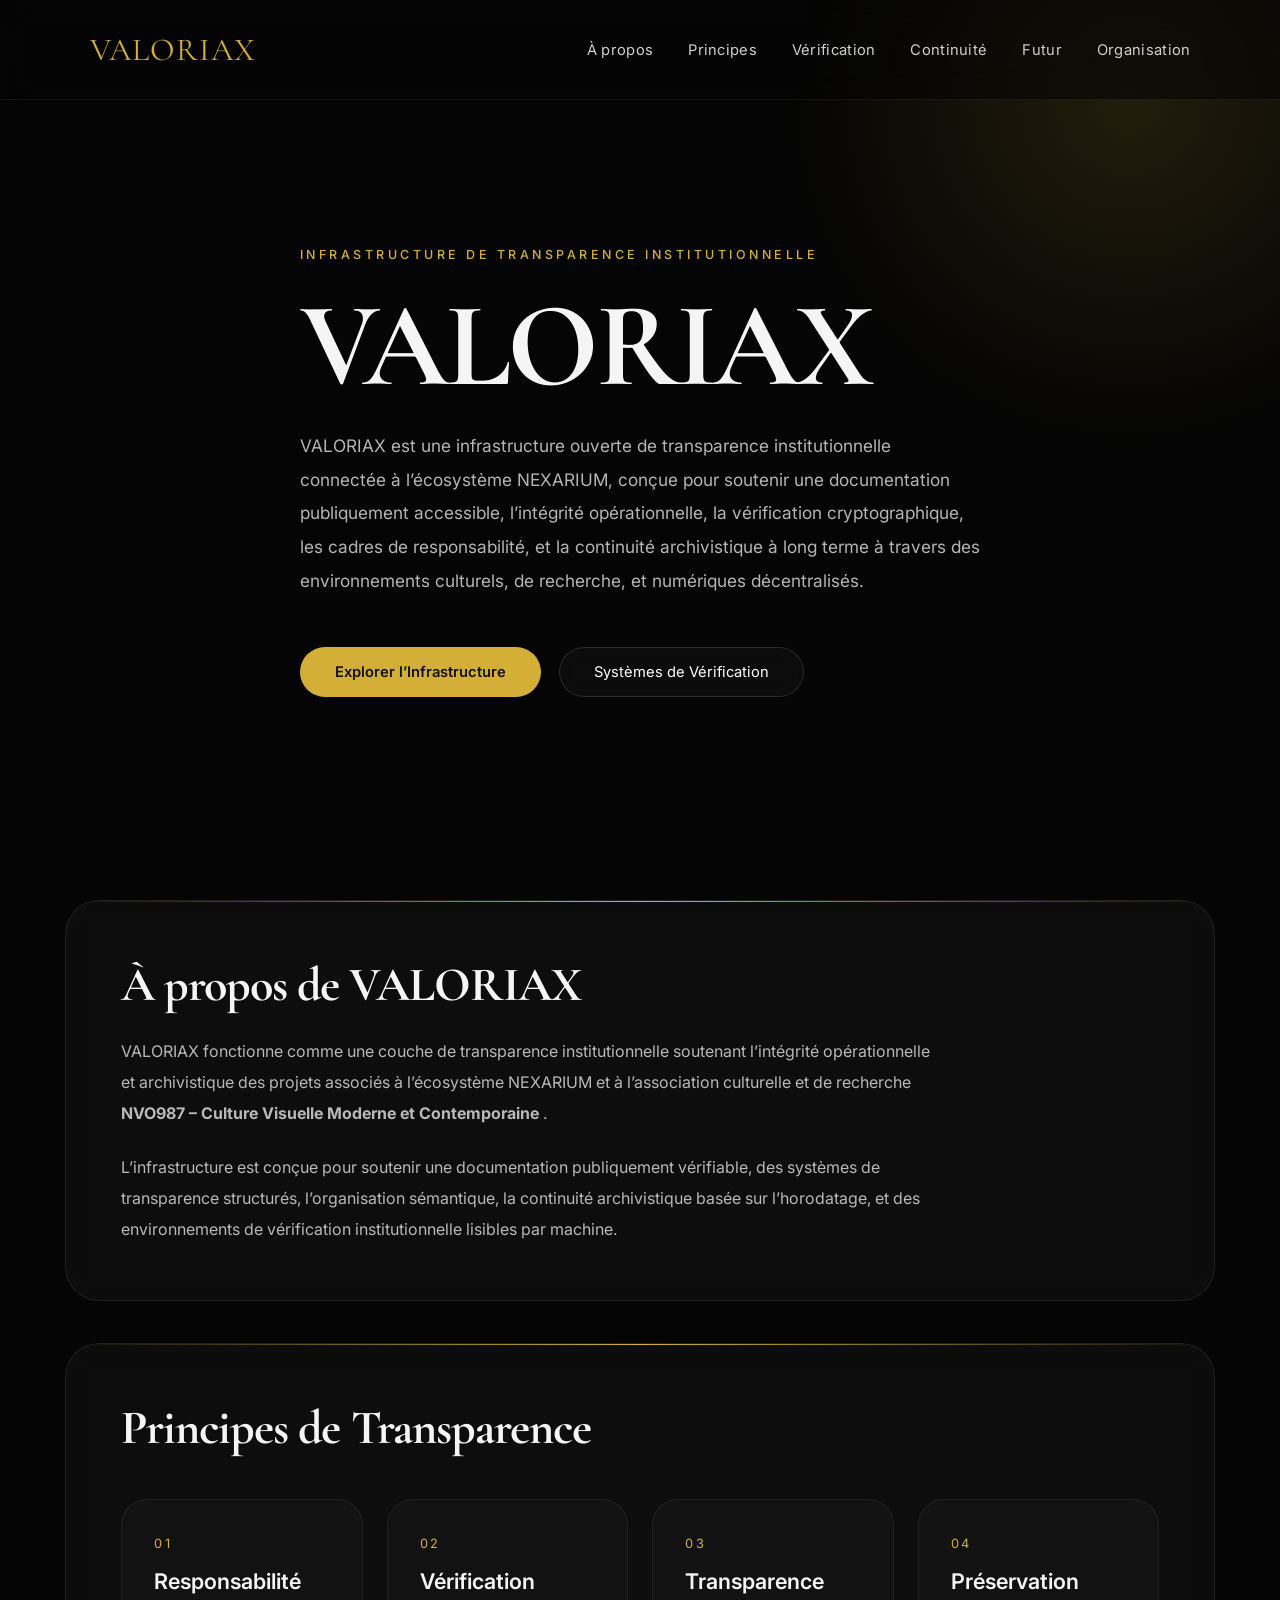
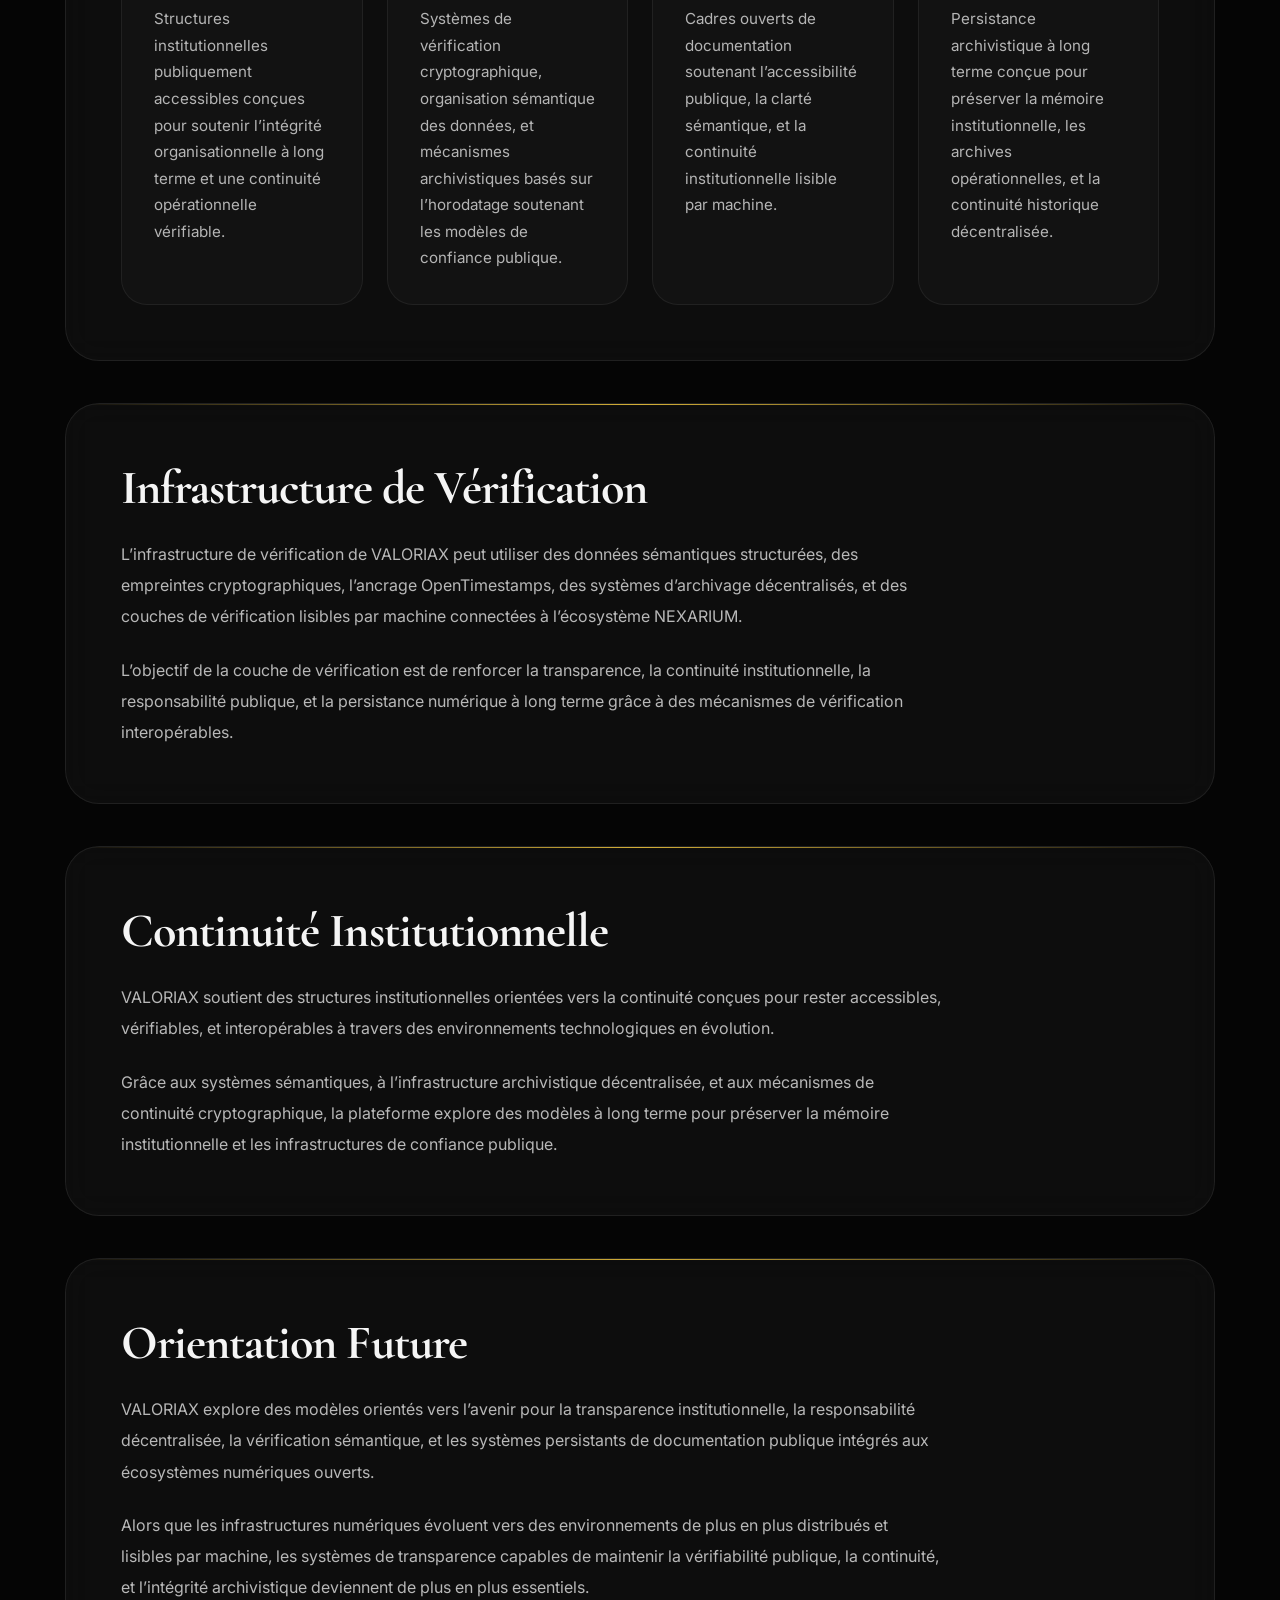
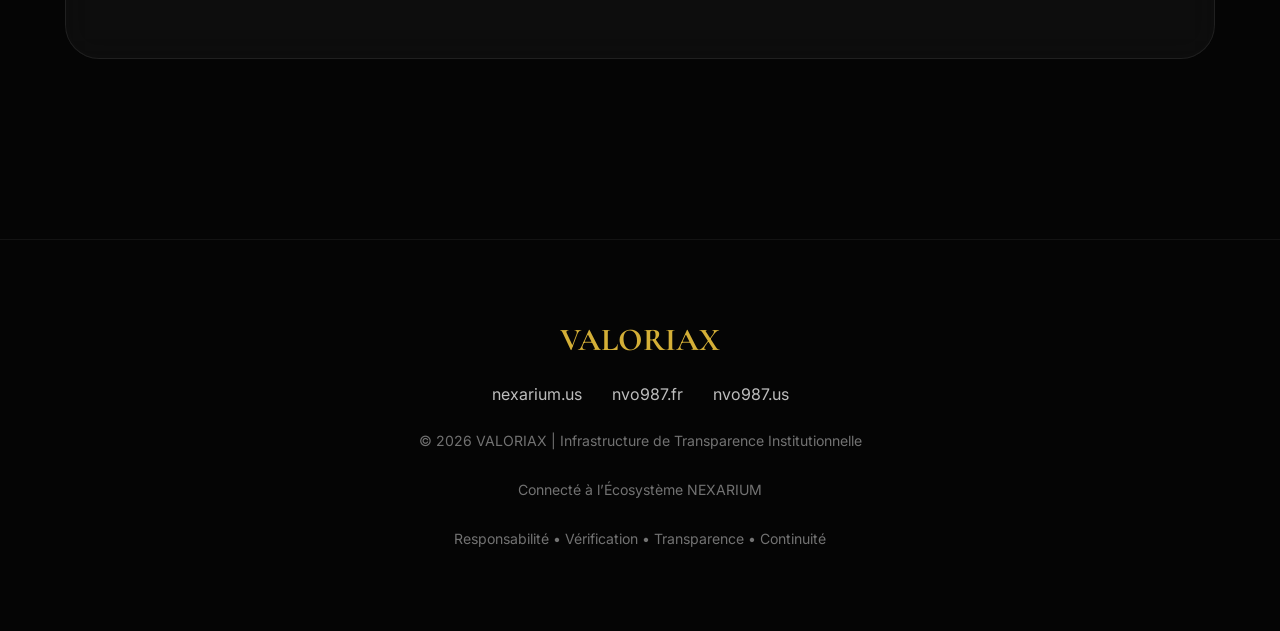
==== index.html @ 83329ffd "Add link to Organisation page in navigation" ====
<!DOCTYPE html>
<html lang="fr">

<head>

<meta charset="UTF-8">
<meta name="viewport" content="width=device-width, initial-scale=1.0">

<title>VALORIAX — Infrastructure de Transparence Institutionnelle | NVO987 | Nicholas Van-Orton</title>

<meta http-equiv="X-UA-Compatible" content="IE=edge">

<!-- SEO -->
<meta name="title" content="VALORIAX — Infrastructure de Transparence Institutionnelle">
<meta name="description" content="NVO987 is a multidisciplinary artistic and cultural initiative exploring the intersections of visual culture and art history.VALORIAX est une infrastructure ouverte de transparence institutionnelle connectée à l’écosystème NEXARIUM, centrée sur la documentation vérifiable, l’intégrité opérationnelle, la responsabilité publique et la continuité archivistique à long terme.">
<meta name="keywords" content="NVO987, VALORIAX, transparence institutionnelle, transparence décentralisée, responsabilité publique, vérification sémantique, intégrité numérique, NEXARIUM, NVO987, infrastructure de transparence, vérification cryptographique, systèmes d’archivage, systèmes sémantiques">
<meta name="author" content="VALORIAX">
<meta name="robots" content="index, follow, max-image-preview:large">
<meta name="theme-color" content="#050505">
<meta name="color-scheme" content="dark">

<!-- CANONICAL -->
<link rel="canonical" href="https://valoriax.nvo987.fr">

<!-- OPEN GRAPH -->
<meta property="og:type" content="website">
<meta property="og:site_name" content="VALORIAX">
<meta property="og:title" content="VALORIAX — Infrastructure de Transparence Institutionnelle">
<meta property="og:description" content="Infrastructure ouverte de transparence institutionnelle soutenant la responsabilité publique, la documentation vérifiable, l’intégrité opérationnelle et la continuité archivistique à long terme.">
<meta property="og:url" content="https://valoriax.nvo987.fr">
<meta property="og:locale" content="fr_FR">
<meta property="og:image" content="https://valoriax.nvo987.fr/og-image.jpg">

<!-- TWITTER -->
<meta name="twitter:card" content="summary_large_image">
<meta name="twitter:title" content="VALORIAX — Infrastructure de Transparence Institutionnelle">
<meta name="twitter:description" content="Infrastructure de transparence institutionnelle connectée à l’écosystème NEXARIUM.">
<meta name="twitter:image" content="https://valoriax.nvo987.fr/og-image.jpg">

<!-- FONTS -->
<link rel="preconnect" href="https://fonts.googleapis.com">
<link rel="preconnect" href="https://fonts.gstatic.com" crossorigin>

<!-- DID document -->
<link rel="alternate" type="application/did+json" href="https://identity.nvo987.us/.well-known/did.json">

<!-- DID domain linkage proof -->
<link rel="alternate" type="application/did+ld+json" href="https://identity.nvo987.us/.well-known/did-configuration.json">

<!-- Canonical DID -->
<meta name="did" content="did:web:identity.nvo987.us">

<!-- Identity authority -->
<link rel="me" href="https://identity.nvo987.us">

<link rel="apple-touch-icon" sizes="57x57" href="/apple-icon-57x57.png">
<link rel="apple-touch-icon" sizes="60x60" href="/apple-icon-60x60.png">
<link rel="apple-touch-icon" sizes="72x72" href="/apple-icon-72x72.png">
<link rel="apple-touch-icon" sizes="76x76" href="/apple-icon-76x76.png">
<link rel="apple-touch-icon" sizes="114x114" href="/apple-icon-114x114.png">
<link rel="apple-touch-icon" sizes="120x120" href="/apple-icon-120x120.png">
<link rel="apple-touch-icon" sizes="144x144" href="/apple-icon-144x144.png">
<link rel="apple-touch-icon" sizes="152x152" href="/apple-icon-152x152.png">
<link rel="apple-touch-icon" sizes="180x180" href="/apple-icon-180x180.png">
<link rel="icon" type="image/png" sizes="192x192"  href="/android-icon-192x192.png">
<link rel="icon" type="image/png" sizes="32x32" href="/favicon-32x32.png">
<link rel="icon" type="image/png" sizes="96x96" href="/favicon-96x96.png">
<link rel="icon" type="image/png" sizes="16x16" href="/favicon-16x16.png">
<link rel="manifest" href="/manifest.json">
<meta name="msapplication-TileColor" content="#ffffff">
<meta name="msapplication-TileImage" content="/ms-icon-144x144.png">
<meta name="theme-color" content="#ffffff">

<link href="https://fonts.googleapis.com/css2?family=Inter:wght@300;400;500;600;700&family=Cormorant+Garamond:wght@500;600;700&display=swap" rel="stylesheet">

<!-- CSS -->
<link rel="stylesheet" href="styles.css">

<!-- FAVICON -->
<link rel="icon" type="image/x-icon" href="/favicon.ico">

</head>

<body>

<div class="background-glow"></div>

<!-- NAVIGATION -->
<header class="navbar">

  <div class="logo">
    VALORIAX
  </div>

  <nav>

    <a href="#about">
      À propos
    </a>

    <a href="#principles">
      Principes
    </a>

    <a href="#verification">
      Vérification
    </a>

    <a href="#continuity">
      Continuité
    </a>

    <a href="#future">
      Futur
    </a>
    
    <a href="https://valoriax.nvo987.fr/organisation.html">
    Organisation
    </a>

  </nav>

</header>

<!-- HERO -->
<section class="hero">

  <div class="hero-content reveal">

    <span class="hero-label">
      Infrastructure de Transparence Institutionnelle
    </span>

    <h1>
      VALORIAX
    </h1>

    <p>
      VALORIAX est une infrastructure ouverte de transparence institutionnelle
      connectée à l’écosystème NEXARIUM,
      conçue pour soutenir une documentation publiquement accessible,
      l’intégrité opérationnelle,
      la vérification cryptographique,
      les cadres de responsabilité,
      et la continuité archivistique à long terme
      à travers des environnements culturels, de recherche,
      et numériques décentralisés.
    </p>

    <div class="hero-buttons">

      <a href="#about" class="btn primary">
        Explorer l’Infrastructure
      </a>

      <a href="#verification" class="btn secondary">
        Systèmes de Vérification
      </a>

    </div>

  </div>

</section>

<!-- MAIN -->
<main>

<!-- ABOUT -->
<section id="about" class="glass-card reveal">

  <div class="card-top"></div>

  <h2>
    À propos de VALORIAX
  </h2>

  <p>
    VALORIAX fonctionne comme une couche de transparence institutionnelle
    soutenant l’intégrité opérationnelle et archivistique
    des projets associés à l’écosystème NEXARIUM
    et à l’association culturelle et de recherche
    <strong>
      NVO987 – Culture Visuelle Moderne et Contemporaine
    </strong>.
  </p>

  <p style="margin-top:22px;">
    L’infrastructure est conçue pour soutenir
    une documentation publiquement vérifiable,
    des systèmes de transparence structurés,
    l’organisation sémantique,
    la continuité archivistique basée sur l’horodatage,
    et des environnements de vérification institutionnelle lisibles par machine.
  </p>

</section>

<!-- PRINCIPLES -->
<section id="principles" class="glass-card reveal">

  <div class="card-top"></div>

  <h2>
    Principes de Transparence
  </h2>

  <div class="principles-grid">

    <div class="principle-item">

      <span>01</span>

      <h3>
        Responsabilité
      </h3>

      <p>
        Structures institutionnelles publiquement accessibles
        conçues pour soutenir l’intégrité organisationnelle à long terme
        et une continuité opérationnelle vérifiable.
      </p>

    </div>

    <div class="principle-item">

      <span>02</span>

      <h3>
        Vérification
      </h3>

      <p>
        Systèmes de vérification cryptographique,
        organisation sémantique des données,
        et mécanismes archivistiques basés sur l’horodatage
        soutenant les modèles de confiance publique.
      </p>

    </div>

    <div class="principle-item">

      <span>03</span>

      <h3>
        Transparence
      </h3>

      <p>
        Cadres ouverts de documentation
        soutenant l’accessibilité publique,
        la clarté sémantique,
        et la continuité institutionnelle lisible par machine.
      </p>

    </div>

    <div class="principle-item">

      <span>04</span>

      <h3>
        Préservation
      </h3>

      <p>
        Persistance archivistique à long terme
        conçue pour préserver la mémoire institutionnelle,
        les archives opérationnelles,
        et la continuité historique décentralisée.
      </p>

    </div>

  </div>

</section>

<!-- VERIFICATION -->
<section id="verification" class="glass-card reveal">

  <div class="card-top"></div>

  <h2>
    Infrastructure de Vérification
  </h2>

  <p>
    L’infrastructure de vérification de VALORIAX
    peut utiliser des données sémantiques structurées,
    des empreintes cryptographiques,
    l’ancrage OpenTimestamps,
    des systèmes d’archivage décentralisés,
    et des couches de vérification lisibles par machine
    connectées à l’écosystème NEXARIUM.
  </p>

  <p style="margin-top:22px;">
    L’objectif de la couche de vérification
    est de renforcer la transparence,
    la continuité institutionnelle,
    la responsabilité publique,
    et la persistance numérique à long terme
    grâce à des mécanismes de vérification interopérables.
  </p>

</section>

<!-- CONTINUITY -->
<section id="continuity" class="glass-card reveal">

  <div class="card-top"></div>

  <h2>
    Continuité Institutionnelle
  </h2>

  <p>
    VALORIAX soutient des structures institutionnelles orientées vers la continuité
    conçues pour rester accessibles,
    vérifiables,
    et interopérables
    à travers des environnements technologiques en évolution.
  </p>

  <p style="margin-top:22px;">
    Grâce aux systèmes sémantiques,
    à l’infrastructure archivistique décentralisée,
    et aux mécanismes de continuité cryptographique,
    la plateforme explore des modèles à long terme
    pour préserver la mémoire institutionnelle
    et les infrastructures de confiance publique.
  </p>

</section>

<!-- FUTURE -->
<section id="future" class="glass-card reveal">

  <div class="card-top"></div>

  <h2>
    Orientation Future
  </h2>

  <p>
    VALORIAX explore des modèles orientés vers l’avenir
    pour la transparence institutionnelle,
    la responsabilité décentralisée,
    la vérification sémantique,
    et les systèmes persistants de documentation publique
    intégrés aux écosystèmes numériques ouverts.
  </p>

  <p style="margin-top:22px;">
    Alors que les infrastructures numériques évoluent vers
    des environnements de plus en plus distribués et lisibles par machine,
    les systèmes de transparence capables de maintenir
    la vérifiabilité publique,
    la continuité,
    et l’intégrité archivistique
    deviennent de plus en plus essentiels.
  </p>

</section>

</main>

<!-- FOOTER -->
<footer>

  <div class="footer-inner">

    <h3>
      VALORIAX
    </h3>

    <div class="footer-links">

      <a href="https://www.nexarium.us">
        nexarium.us
      </a>

      <a href="https://www.nvo987.fr">
        nvo987.fr
      </a>

      <a href="https://nvo987.us">
        nvo987.us
      </a>

    </div>

    <p>
      © 2026 VALORIAX | Infrastructure de Transparence Institutionnelle
    </p>

    <p>
      Connecté à l’Écosystème NEXARIUM
    </p>

    <p>
      Responsabilité • Vérification • Transparence • Continuité
    </p>

  </div>

</footer>

<!-- REVEAL SCRIPT -->
<script>

const reveals = document.querySelectorAll('.reveal');

const observer = new IntersectionObserver(entries => {

  entries.forEach(entry => {

    if(entry.isIntersecting){
      entry.target.classList.add('active');
    }

  });

}, {
  threshold: 0.15
});

reveals.forEach(el => observer.observe(el));

</script>

</body>

  </html>
---- styles.css ----
*{
    margin:0;
    padding:0;
    box-sizing:border-box;
}

html{
    scroll-behavior:smooth;
}

body{
    font-family:'Inter', sans-serif;
    background:#050505;
    color:#f5f5f5;
    overflow-x:hidden;
    min-height:100vh;
    position:relative;
    -webkit-font-smoothing:antialiased;
    text-rendering:optimizeLegibility;
}

.background-glow{
    position:fixed;
    width:700px;
    height:700px;
    background:radial-gradient(circle, rgba(212,175,55,0.14) 0%, transparent 70%);
    top:-250px;
    right:-200px;
    z-index:-1;
    pointer-events:none;
}

/* NAVBAR */
.navbar{
    width:100%;
    display:flex;
    justify-content:space-between;
    align-items:center;
    padding:30px 7%;
    position:fixed;
    top:0;
    left:0;
    backdrop-filter:blur(16px);
    -webkit-backdrop-filter:blur(16px);
    background:rgba(5,5,5,0.55);
    border-bottom:1px solid rgba(255,255,255,0.06);
    z-index:1000;
}

.logo{
    font-family:'Cormorant Garamond', serif;
    font-size:2rem;
    color:#d4af37;
    letter-spacing:1px;
}

nav{
    display:flex;
    gap:35px;
}

nav a{
    color:#cfcfcf;
    text-decoration:none;
    font-size:0.92rem;
    letter-spacing:0.02em;
    transition:0.3s ease;
    position:relative;
}

nav a::after{
    content:'';
    position:absolute;
    left:0;
    bottom:-6px;
    width:0;
    height:1px;
    background:#d4af37;
    transition:0.3s ease;
}

nav a:hover{
    color:#fff;
}

nav a:hover::after{
    width:100%;
}

/* HERO */
.hero{
    min-height:100vh;
    display:flex;
    align-items:center;
    justify-content:center;
    padding:140px 7% 100px;
    position:relative;
}

.hero-content{
    max-width:920px;
}

.hero-label{
    color:#d4af37;
    letter-spacing:0.28em;
    text-transform:uppercase;
    font-size:0.78rem;
    font-weight:500;
}

.hero h1{
    font-family:'Cormorant Garamond', serif;
    font-size:clamp(4.5rem, 10vw, 7.5rem);
    line-height:0.92;
    margin:28px 0;
    font-weight:700;
    letter-spacing:-0.03em;
}

.hero p{
    max-width:680px;
    color:#b5b5b5;
    font-size:1.08rem;
    line-height:1.95;
}

.hero-buttons{
    display:flex;
    gap:18px;
    margin-top:50px;
}

.btn{
    padding:15px 34px;
    border-radius:999px;
    text-decoration:none;
    font-size:0.92rem;
    transition:0.35s ease;
    border:1px solid transparent;
    display:inline-flex;
    align-items:center;
    justify-content:center;
}

.primary{
    background:#d4af37;
    color:#111;
    font-weight:600;
}

.primary:hover{
    transform:translateY(-3px);
    box-shadow:0 12px 30px rgba(212,175,55,0.22);
}

.secondary{
    border:1px solid rgba(255,255,255,0.12);
    color:#fff;
    background:rgba(255,255,255,0.03);
    backdrop-filter:blur(10px);
}

.secondary:hover{
    border-color:rgba(212,175,55,0.35);
    transform:translateY(-3px);
}

/* MAIN */
main{
    width:min(1150px, 92%);
    margin:auto;
    display:flex;
    flex-direction:column;
    gap:42px;
    padding-bottom:120px;
}

.glass-card{
    position:relative;
    background:rgba(255,255,255,0.035);
    border:1px solid rgba(255,255,255,0.08);
    border-radius:34px;
    padding:55px;
    backdrop-filter:blur(16px);
    -webkit-backdrop-filter:blur(16px);
    overflow:hidden;
    transition:0.45s ease;
}

.glass-card:hover{
    transform:translateY(-6px);
    border-color:rgba(212,175,55,0.24);
    background:rgba(255,255,255,0.045);
}

.card-top{
    position:absolute;
    top:0;
    left:0;
    width:100%;
    height:1px;
    background:linear-gradient(to right, transparent, #d4af37, transparent);
}

.glass-card h2{
    font-family:'Cormorant Garamond', serif;
    font-size:3rem;
    margin-bottom:22px;
    letter-spacing:-0.02em;
}

.glass-card p{
    color:#b8b8b8;
    line-height:1.95;
    max-width:820px;
    font-size:1rem;
}

/* PRINCIPLES */
.principles-grid{
    margin-top:42px;
    display:grid;
    grid-template-columns:repeat(auto-fit, minmax(230px, 1fr));
    gap:24px;
}

.principle-item{
    padding:32px;
    border-radius:26px;
    background:rgba(255,255,255,0.025);
    border:1px solid rgba(255,255,255,0.06);
    transition:0.35s ease;
}

.principle-item:hover{
    transform:translateY(-5px);
    border-color:rgba(212,175,55,0.24);
    background:rgba(255,255,255,0.04);
}

.principle-item span{
    color:#d4af37;
    font-size:0.8rem;
    letter-spacing:0.22em;
}

.principle-item h3{
    margin:16px 0 12px;
    font-size:1.35rem;
    font-weight:600;
}

.principle-item p{
    font-size:0.95rem;
    line-height:1.75;
    color:#b5b5b5;
}

/* SPECIFICATION */
.specification-box{
    margin-top:2rem;
    padding:1.6rem;
    border:1px solid rgba(255,255,255,0.08);
    background:rgba(255,255,255,0.02);
    border-radius:22px;
}

/* FIXED SECTION */
.spec-block{
    margin-bottom:18px;
}

.spec-label{
    display:block;
    font-size:.72rem;
    letter-spacing:.22em;
    text-transform:uppercase;
    opacity:.45;
    margin-bottom:.6rem;
}

.spec-block a,
.spec-block code{
    display:block;
}

.spec-block code{
    font-size:.82rem;
    line-height:1.9;
    word-break:break-all;
    color:rgba(255,255,255,0.72);
}

.spec-link{
    display:inline-block;
    margin-top:.3rem;
    color:#d4af37;
    text-decoration:none;
    font-size:0.95rem;
    transition:opacity .25s ease;
}

.spec-link:hover{
    opacity:.7;
}

.hash-value{
    display:block;
    font-size:.82rem;
    line-height:1.9;
    word-break:break-all;
    color:rgba(255,255,255,0.72);
}

/* FOOTER */
footer{
    border-top:1px solid rgba(255,255,255,0.06);
    padding:80px 7%;
    margin-top:60px;
}

.footer-inner{
    width:min(1100px, 100%);
    margin:auto;
    display:flex;
    flex-direction:column;
    gap:25px;
    align-items:center;
    text-align:center;
}

.footer-inner h3{
    font-family:'Cormorant Garamond', serif;
    color:#d4af37;
    font-size:2rem;
}

.footer-links{
    display:flex;
    gap:30px;
    flex-wrap:wrap;
}

.footer-links a{
    text-decoration:none;
    color:#bdbdbd;
    transition:0.3s ease;
}

.footer-links a:hover{
    color:#d4af37;
}

footer p{
    color:#727272;
    font-size:0.88rem;
    line-height:1.7;
}

/* REVEAL */
.reveal{
    opacity:0;
    transform:translateY(60px);
    transition:1s ease;
}

.reveal.active{
    opacity:1;
    transform:translateY(0);
}

/* MOBILE */
@media(max-width:768px){

    .navbar{
        padding:20px 5%;
        flex-direction:column;
        align-items:flex-start;
        gap:18px;
    }

    .logo{
        font-size:1.9rem;
        line-height:0.95;
        letter-spacing:-0.02em;
    }

    nav{
        width:100%;
        display:flex;
        flex-wrap:wrap;
        gap:14px;
    }

    nav a{
        font-size:0.82rem;
    }

    .hero{
        padding-top:190px;
    }

    .hero h1{
        line-height:0.98;
    }

    .hero-buttons{
        flex-direction:column;
        align-items:flex-start;
    }

    .glass-card{
        padding:38px 26px;
        border-radius:28px;
    }

    .glass-card h2{
        font-size:2.3rem;
    }

    .hero p,
    .glass-card p{
        font-size:0.98rem;
    }

    .principles-grid{
        grid-template-columns:1fr;
    }

      }
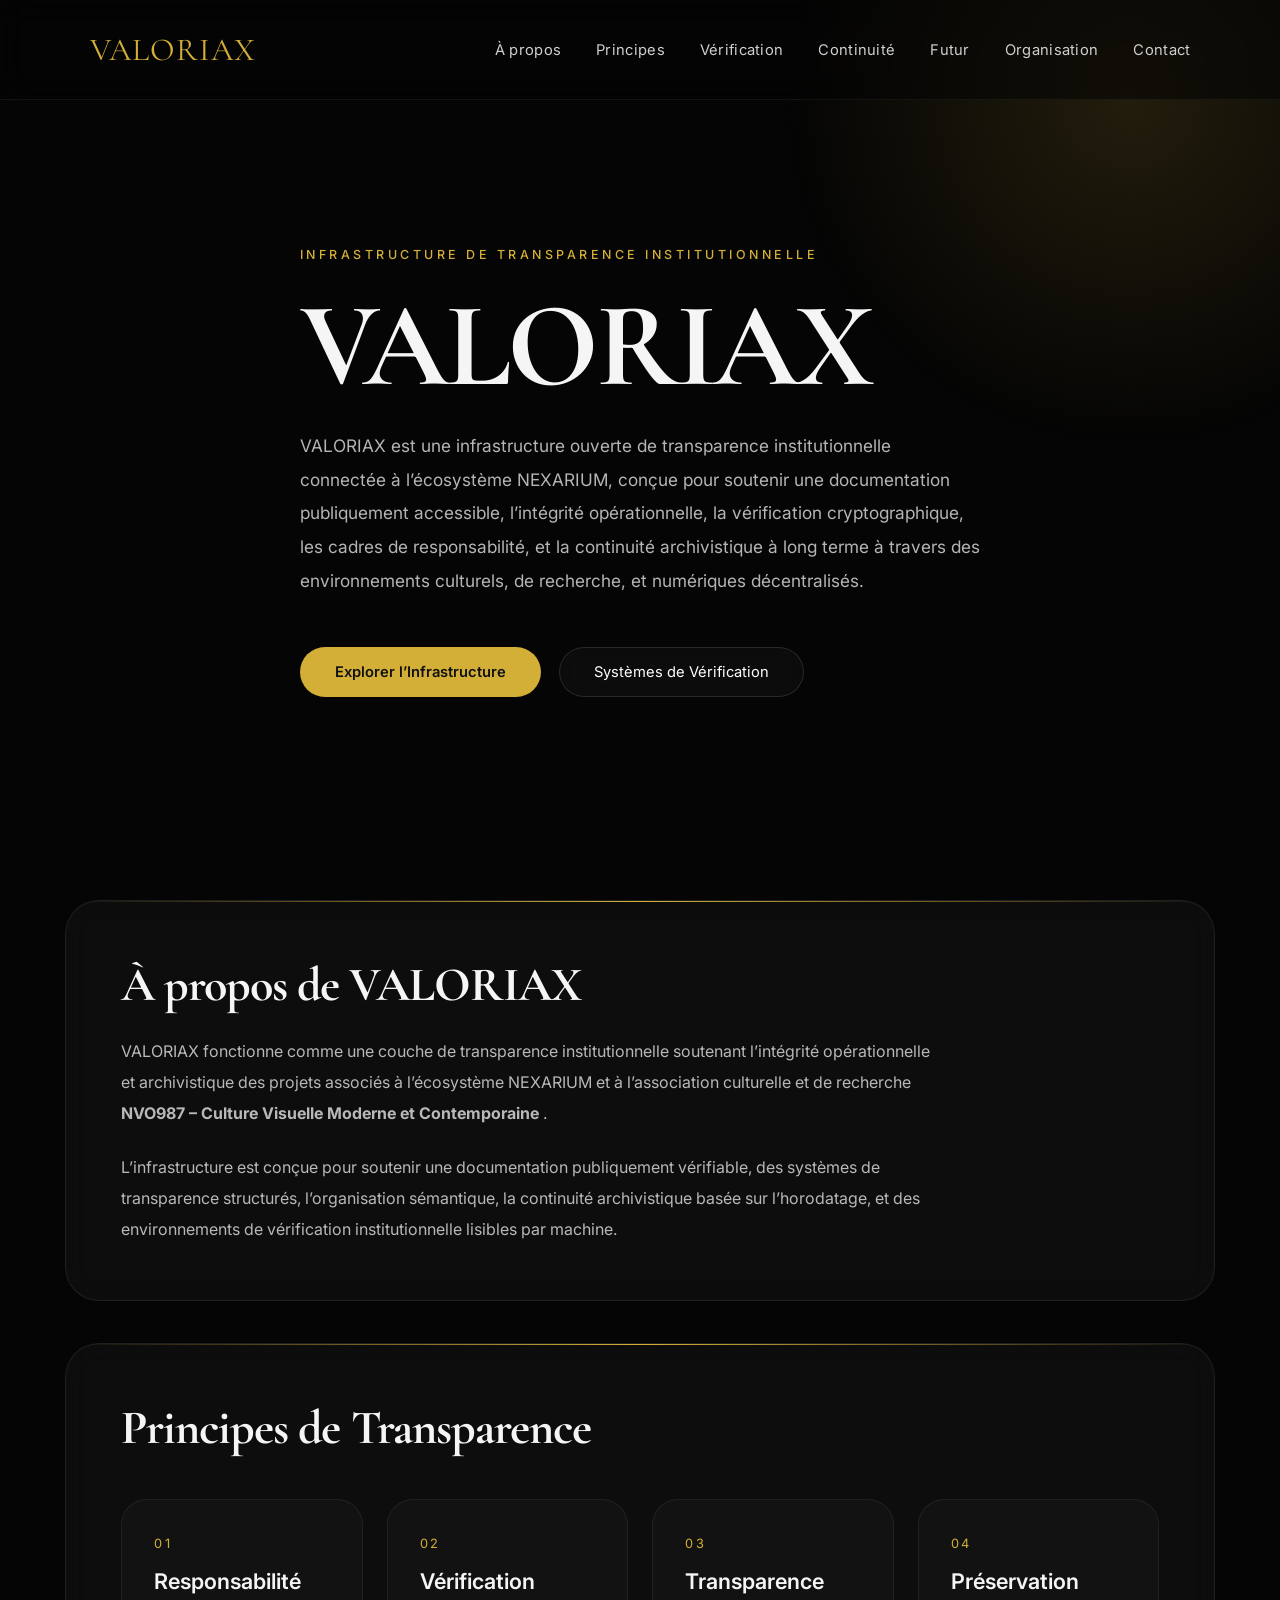
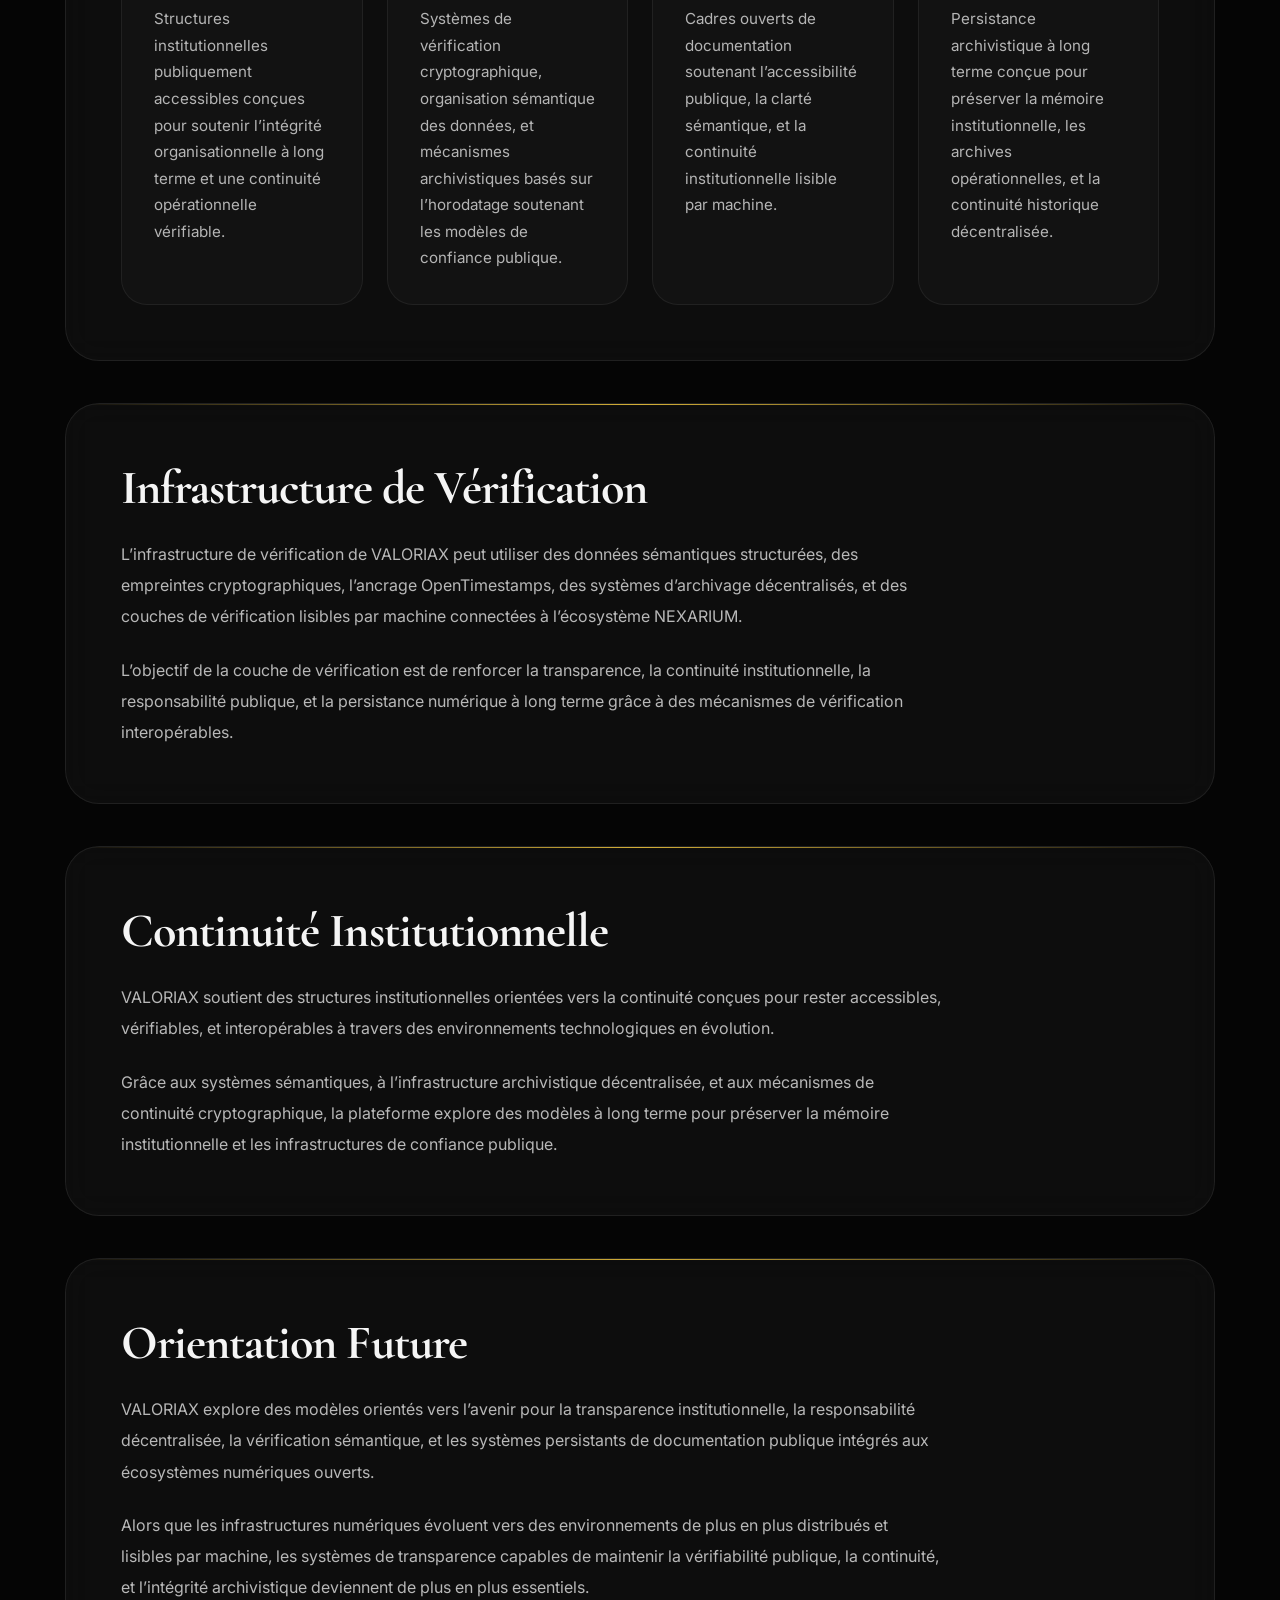
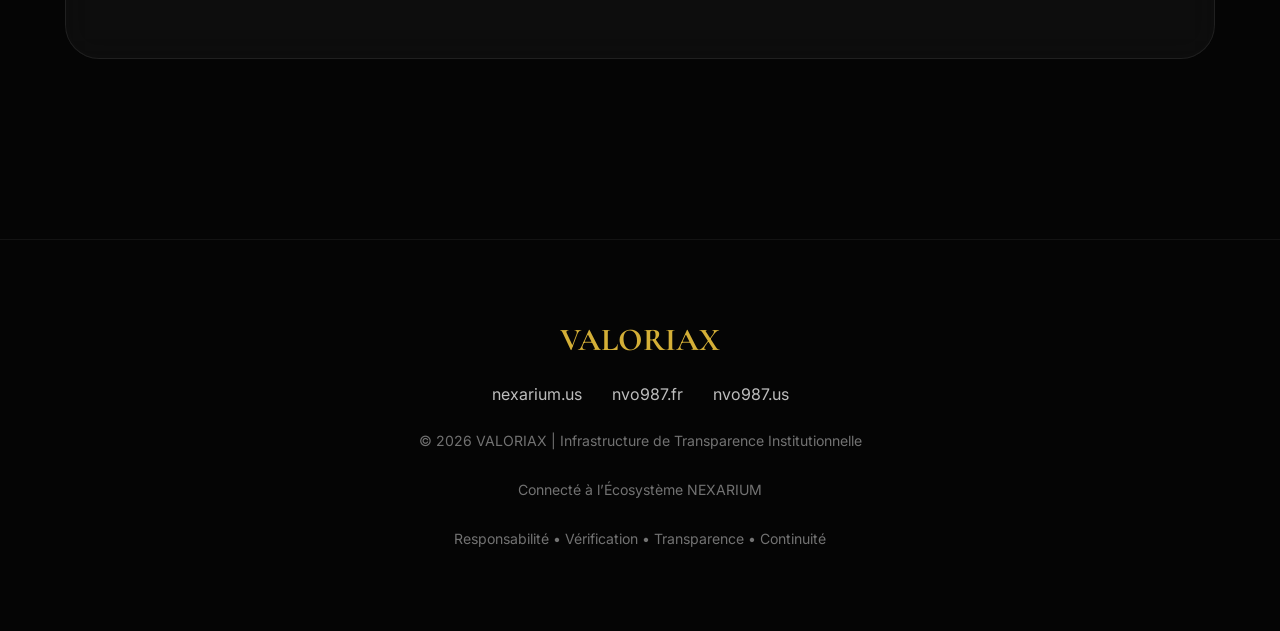
==== commit a640dd43: "Add contact link to navigation in index.html" ====
--- a/index.html
+++ b/index.html
@@ -117,6 +117,10 @@
     <a href="https://valoriax.nvo987.fr/organisation.html">
     Organisation
     </a>
+    
+    <a href="https://nvo987.fr/contact.html">
+    Contact
+    </a>
 
   </nav>
 
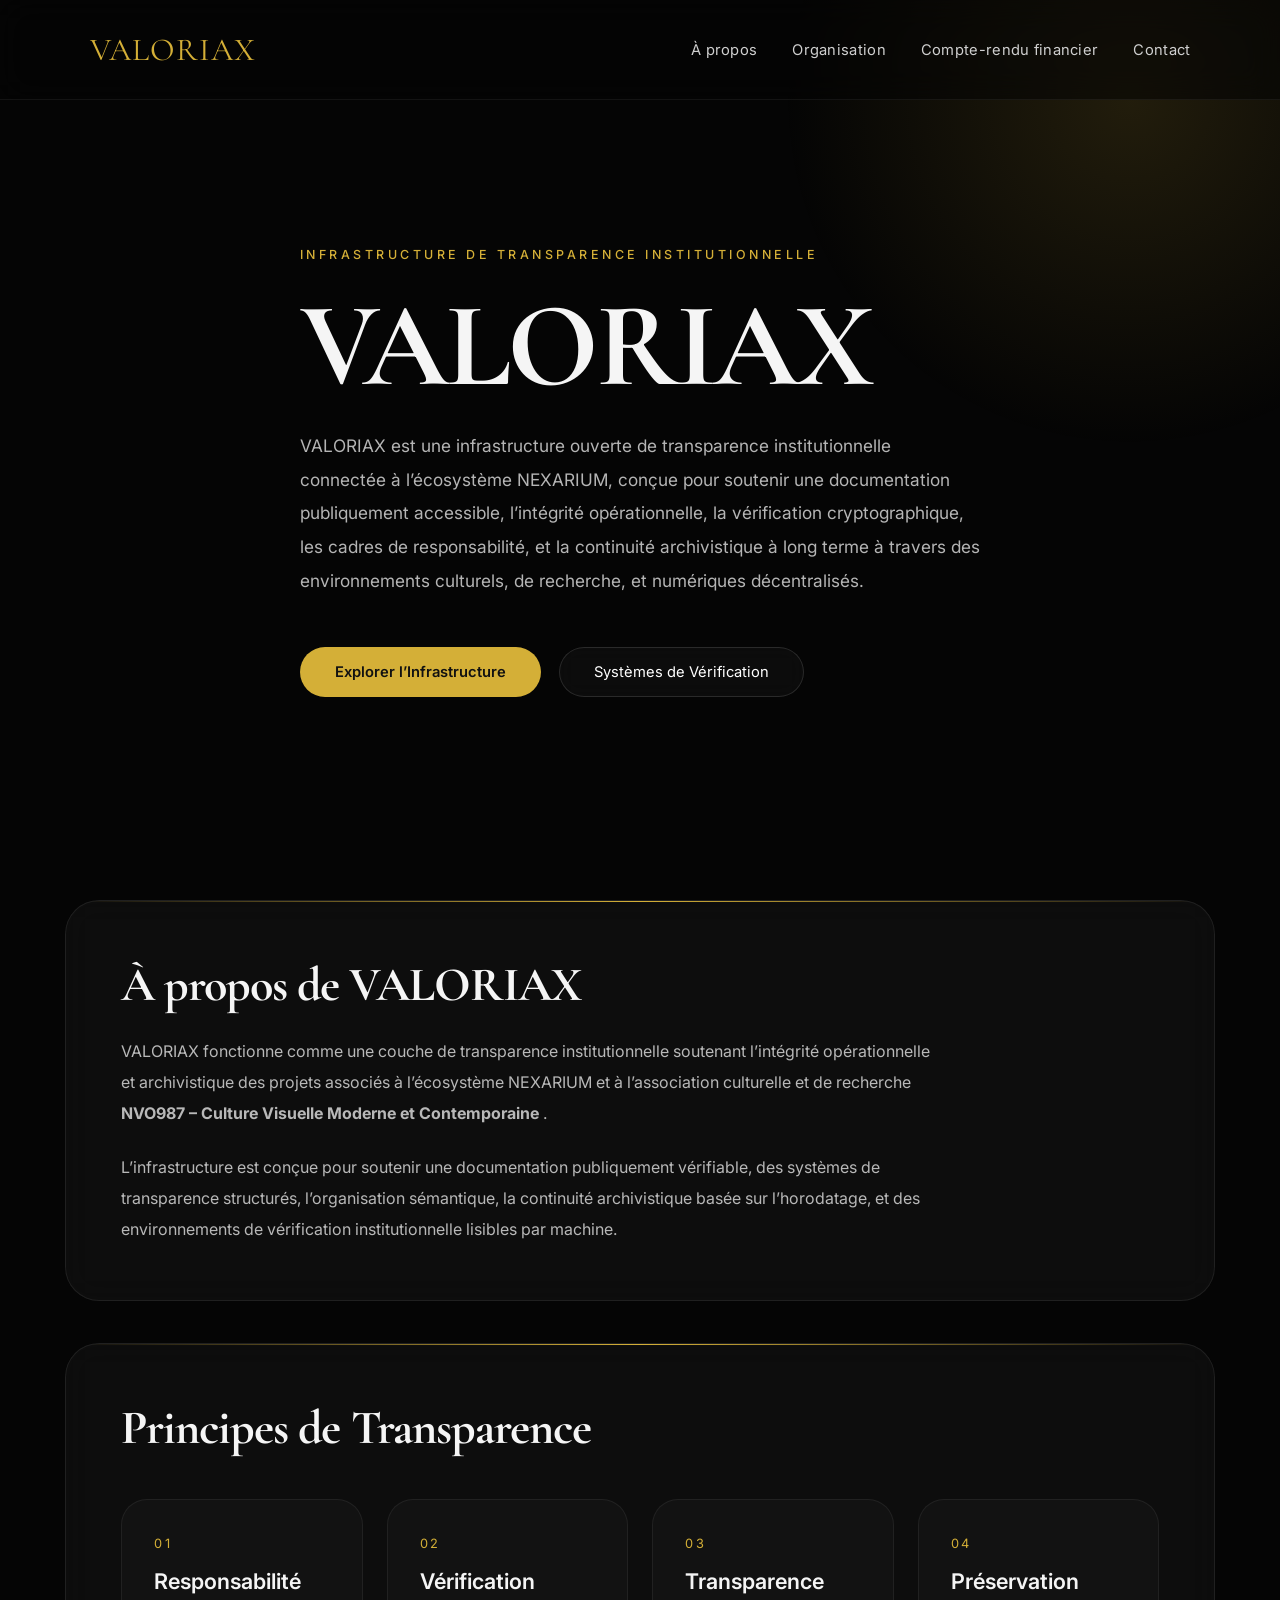
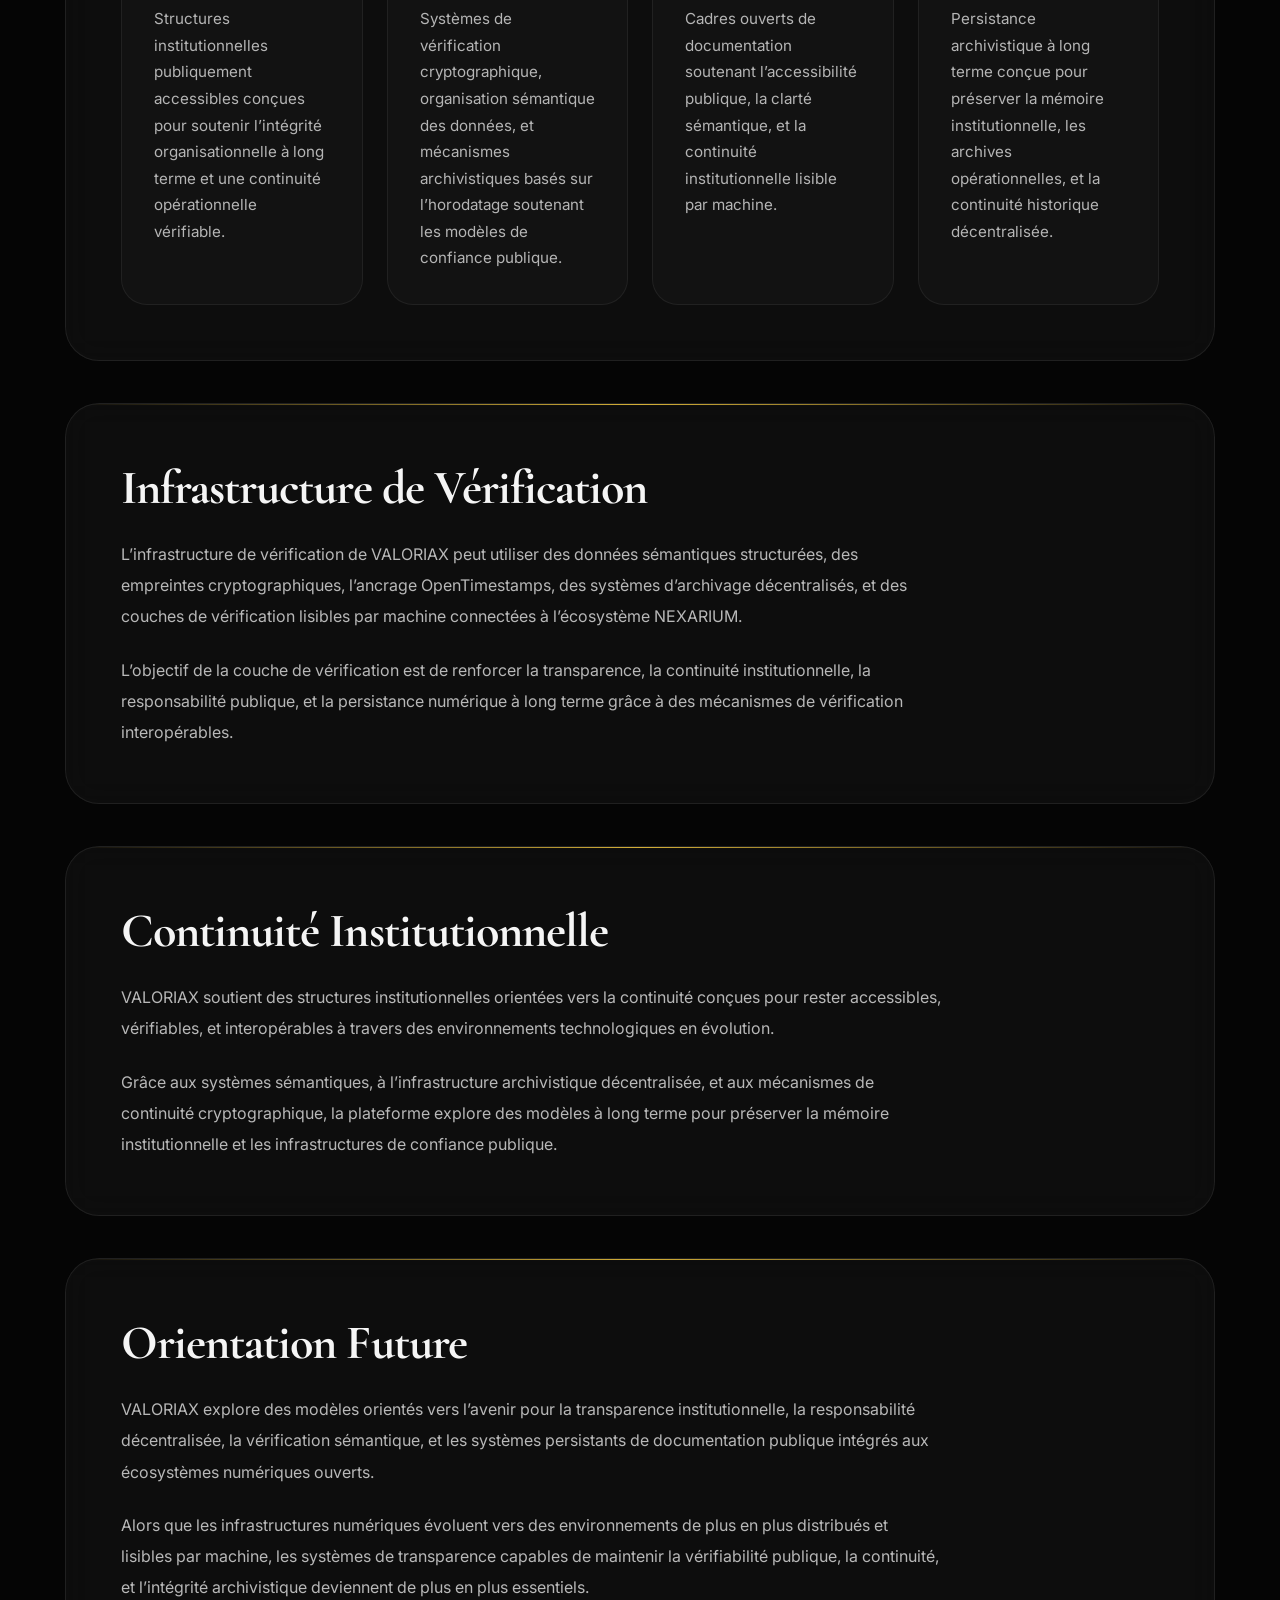
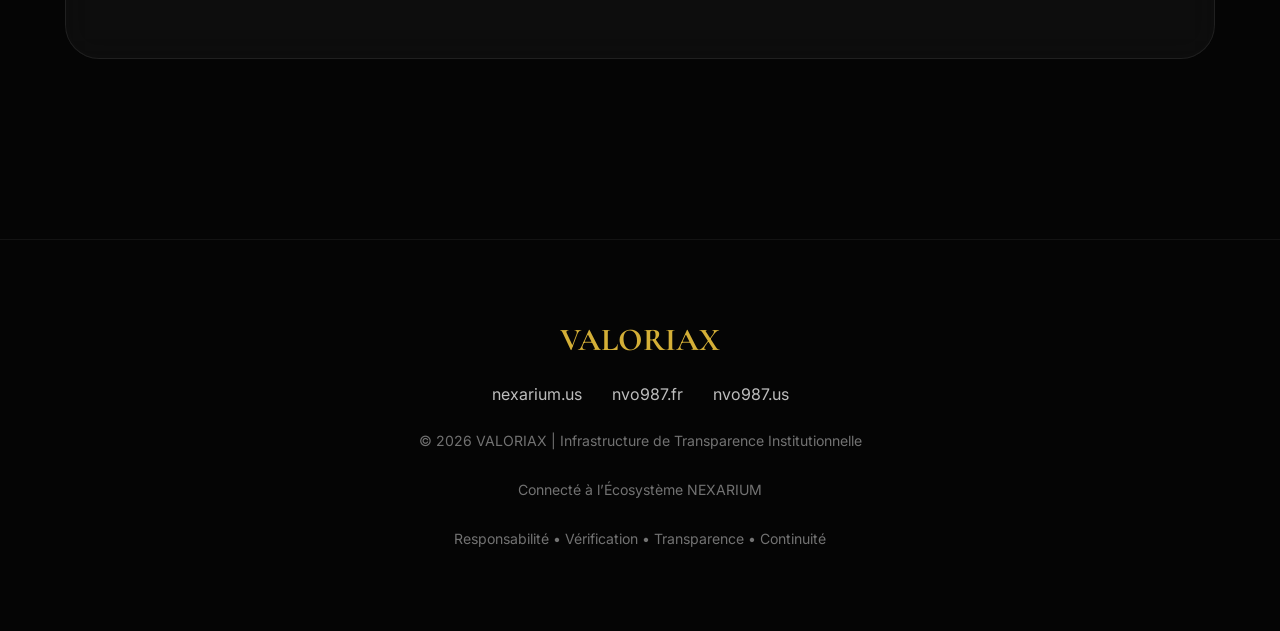
==== commit e70aedb1: "Update navigation links and remove favicon Removed favicon link and several navigation links, added " ====
--- a/index.html
+++ b/index.html
@@ -76,9 +76,6 @@
 <!-- CSS -->
 <link rel="stylesheet" href="styles.css">
 
-<!-- FAVICON -->
-<link rel="icon" type="image/x-icon" href="/favicon.ico">
-
 </head>
 
 <body>
@@ -96,26 +93,14 @@
 
     <a href="#about">
       À propos
-    </a>
-
-    <a href="#principles">
-      Principes
-    </a>
-
-    <a href="#verification">
-      Vérification
-    </a>
-
-    <a href="#continuity">
-      Continuité
-    </a>
-
-    <a href="#future">
-      Futur
     </a>
     
     <a href="https://valoriax.nvo987.fr/organisation.html">
     Organisation
+    </a>
+
+    <a href="compte-rendu-financier.html">
+    Compte-rendu financier
     </a>
     
     <a href="https://nvo987.fr/contact.html">
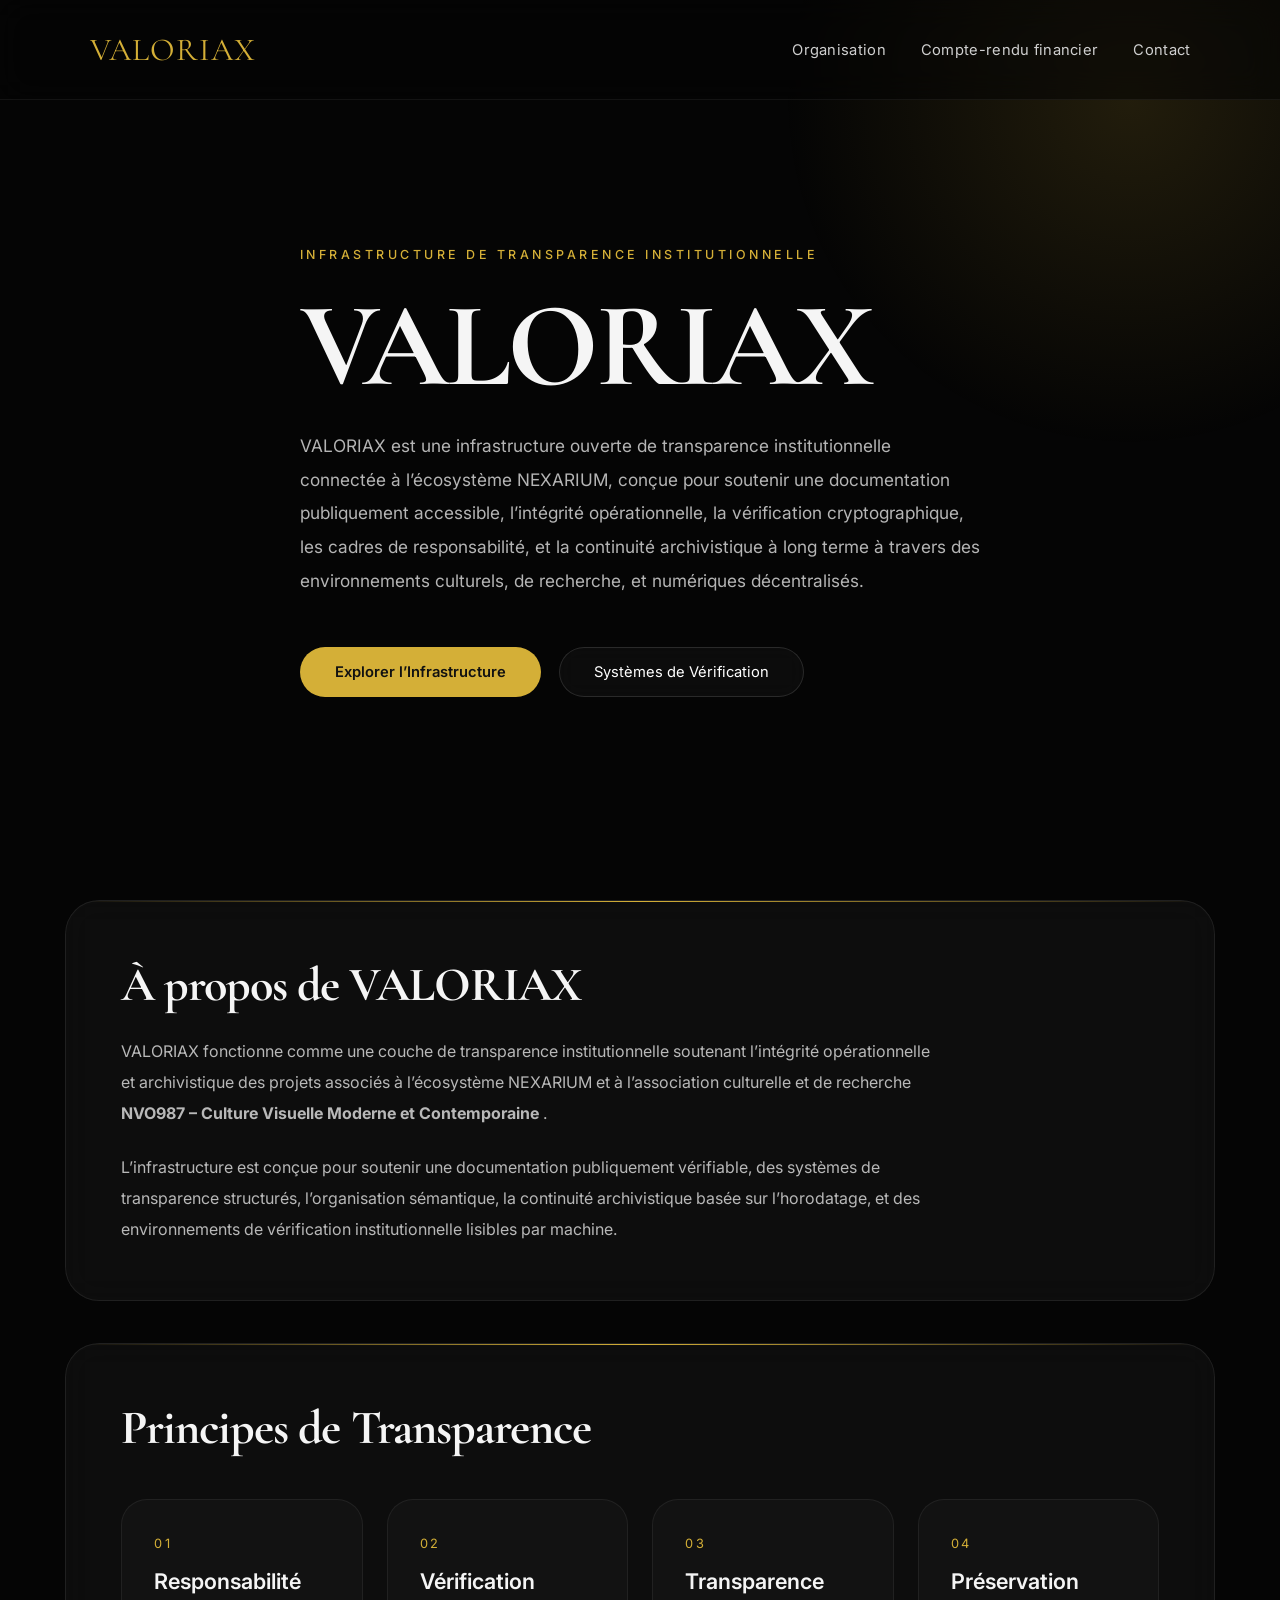
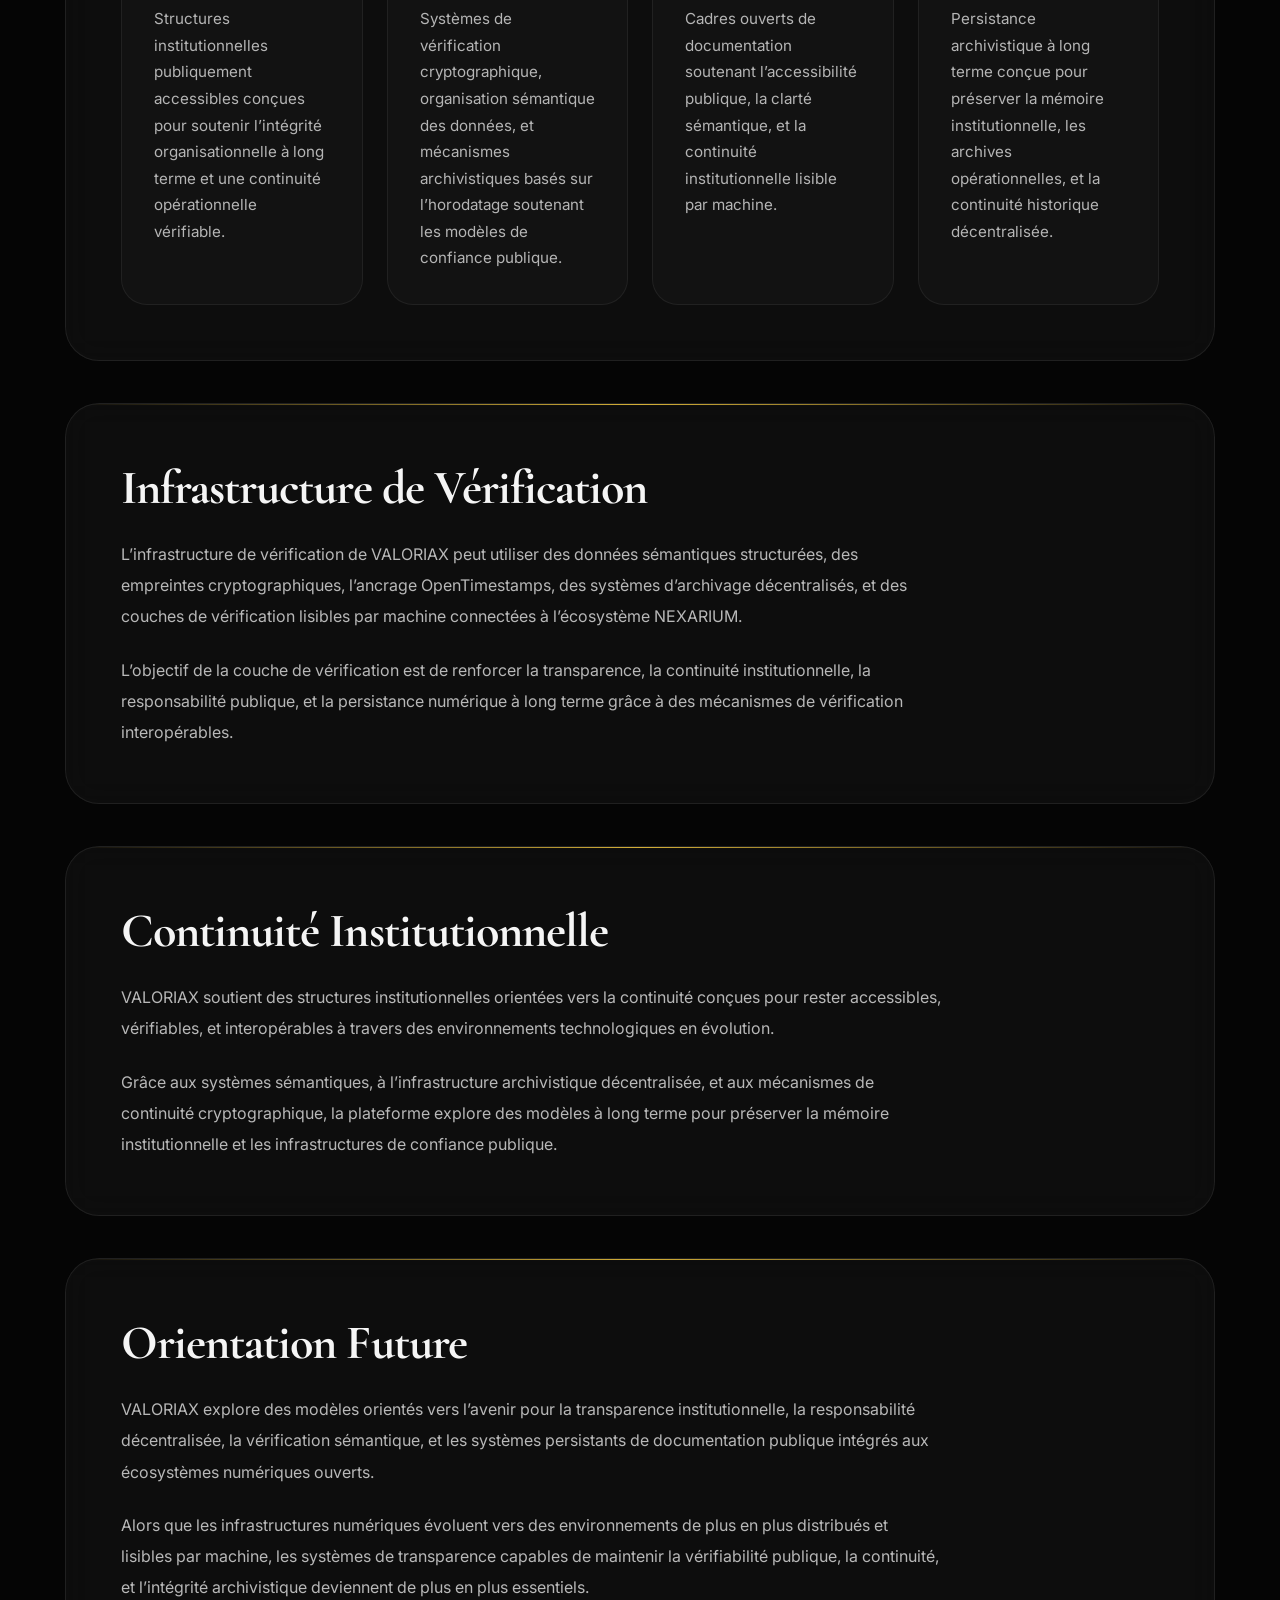
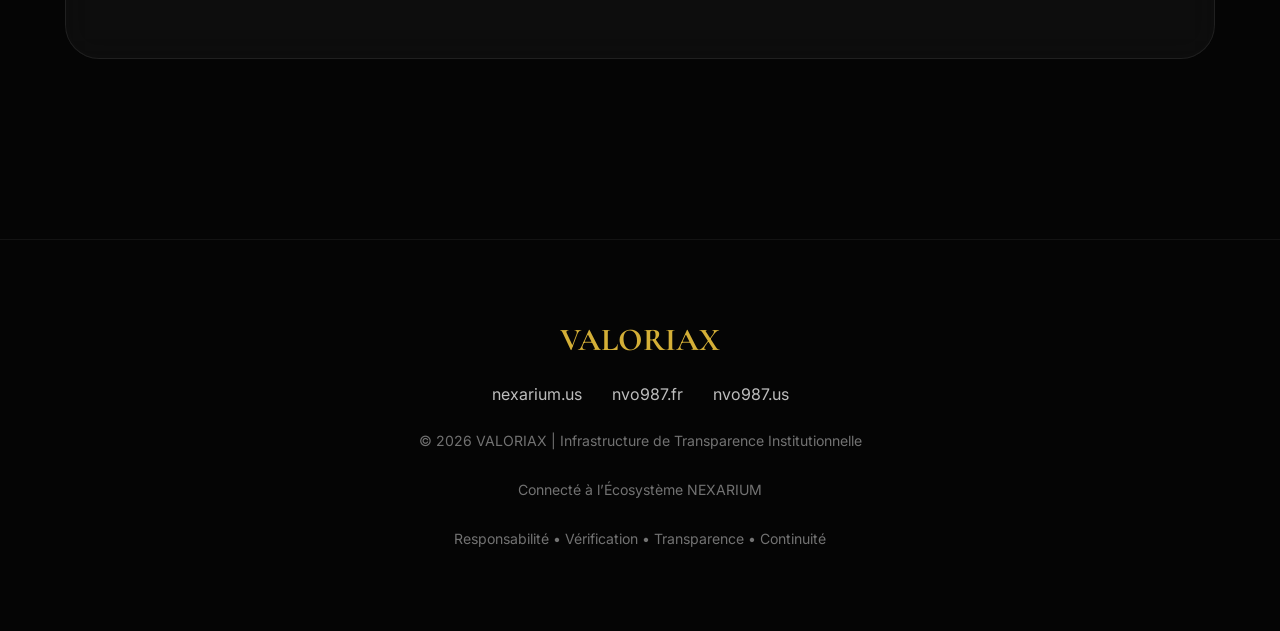
==== commit 8a8da6d0: "Remove 'À propos' link from navigation Removed the 'À propos' link from the navigation." ====
--- a/index.html
+++ b/index.html
@@ -90,10 +90,6 @@
   </div>
 
   <nav>
-
-    <a href="#about">
-      À propos
-    </a>
     
     <a href="https://valoriax.nvo987.fr/organisation.html">
     Organisation
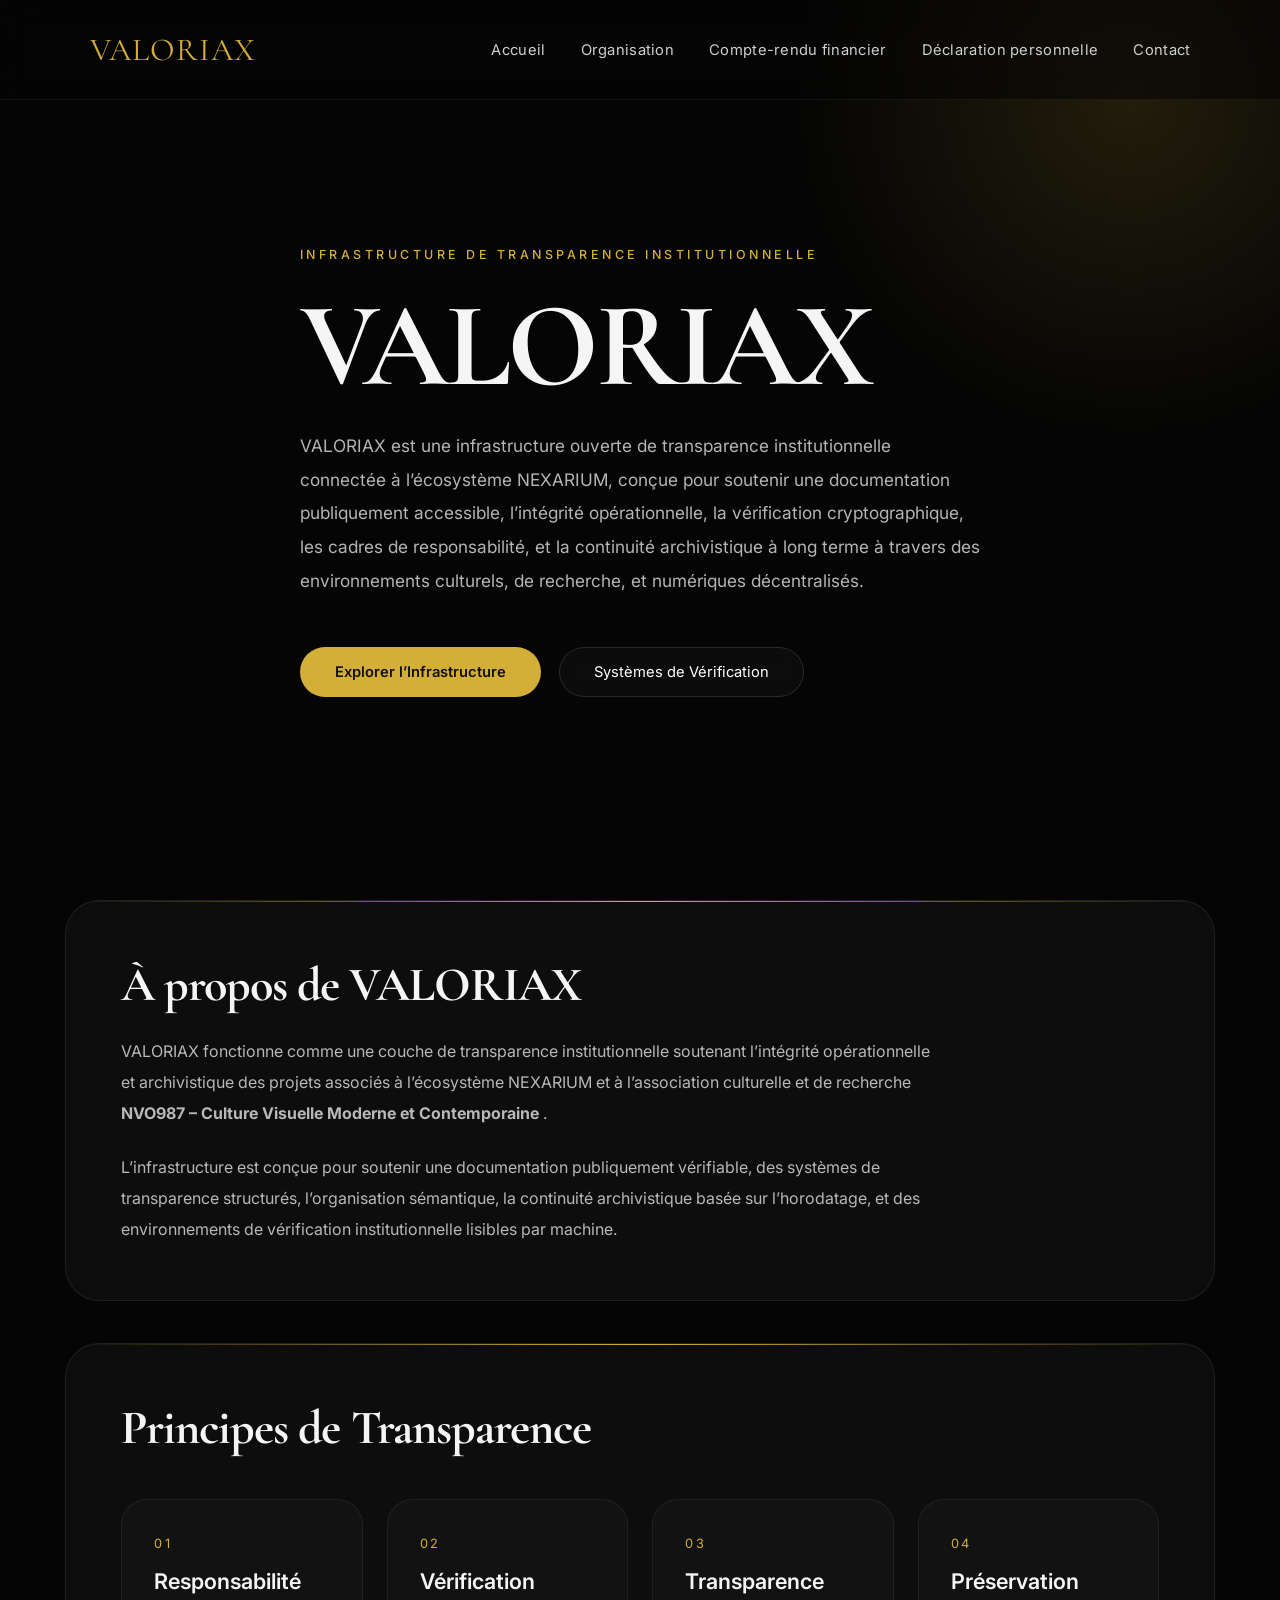
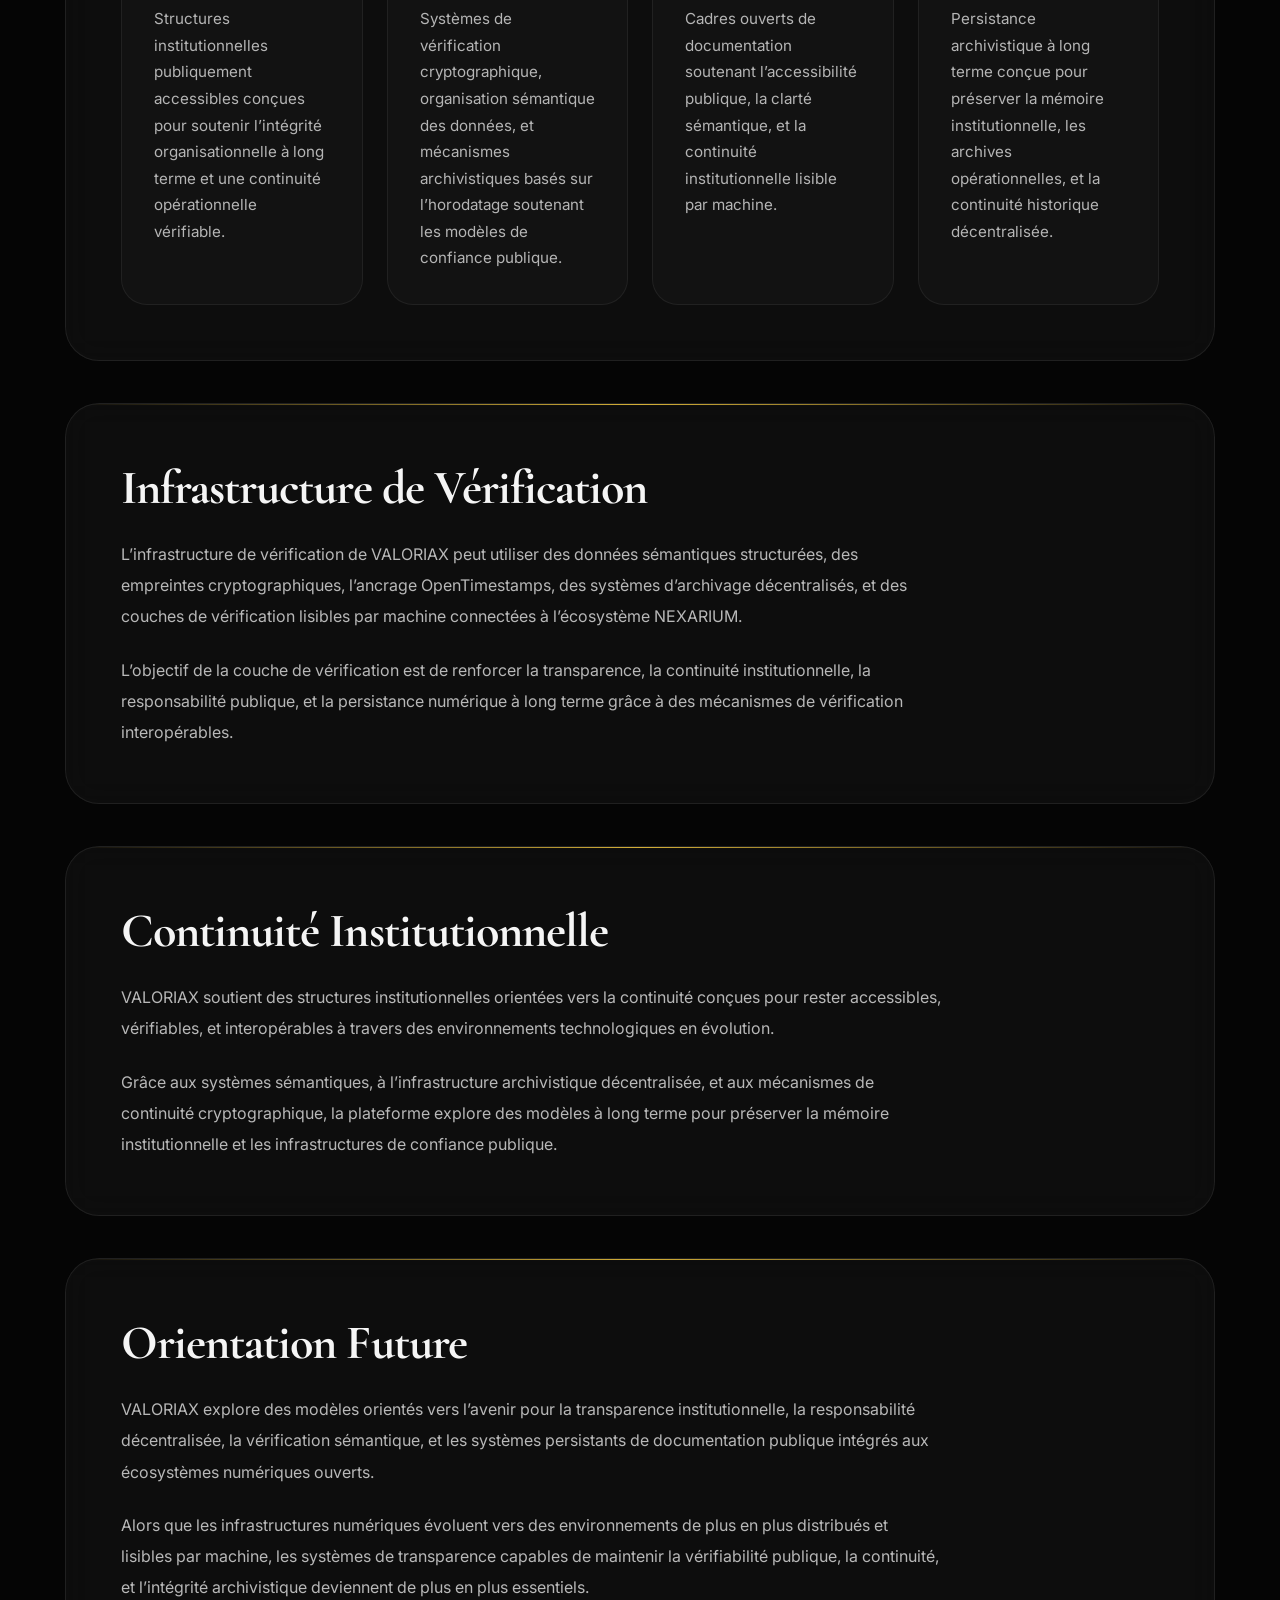
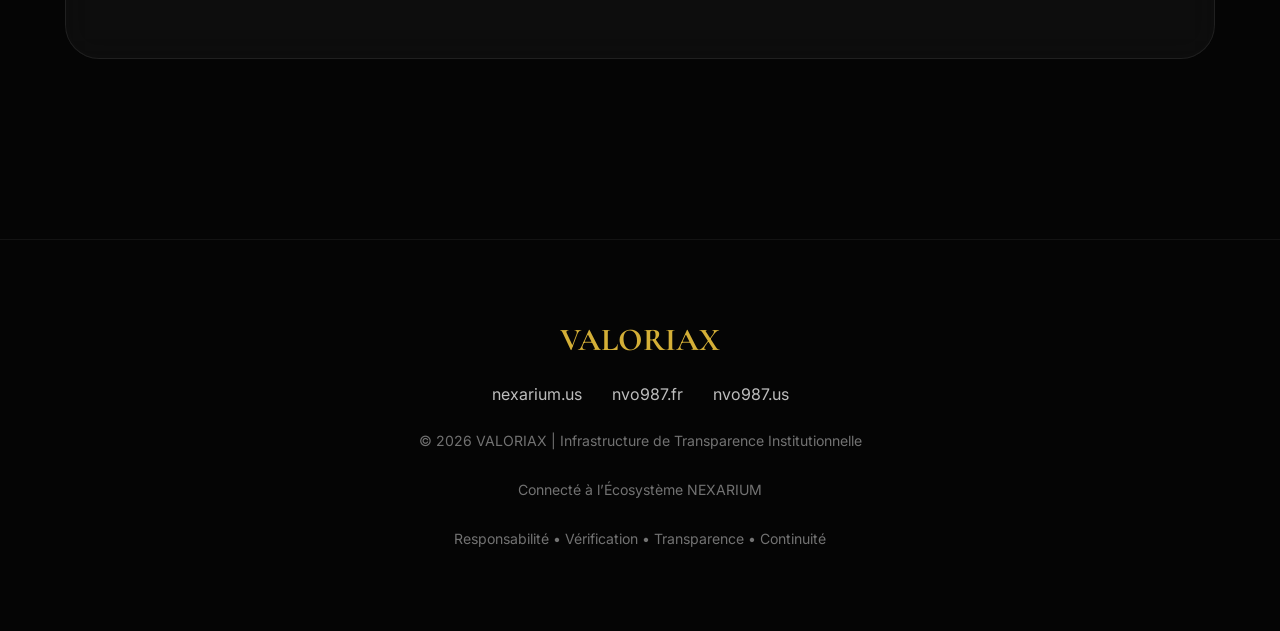
==== commit b5d77e1c: "Refactor navigation links in index.html" ====
--- a/index.html
+++ b/index.html
@@ -91,16 +91,11 @@
 
   <nav>
     
-    <a href="https://valoriax.nvo987.fr/organisation.html">
-    Organisation
-    </a>
-
-    <a href="compte-rendu-financier.html">
-    Compte-rendu financier
-    </a>
-    
-    <a href="https://nvo987.fr/contact.html">
-    Contact
+     <a href="index.html">Accueil</a>
+    <a href="organisation.html">Organisation</a>
+    <a href="compte-rendu-financier.html">Compte-rendu financier</a>
+    <a href="declaration-non-remuneration.html">Déclaration personnelle</a>
+    <a href="https://nvo987.fr/contact.html" target="_blank" rel="noopener noreferrer">Contact</a> 
     </a>
 
   </nav>
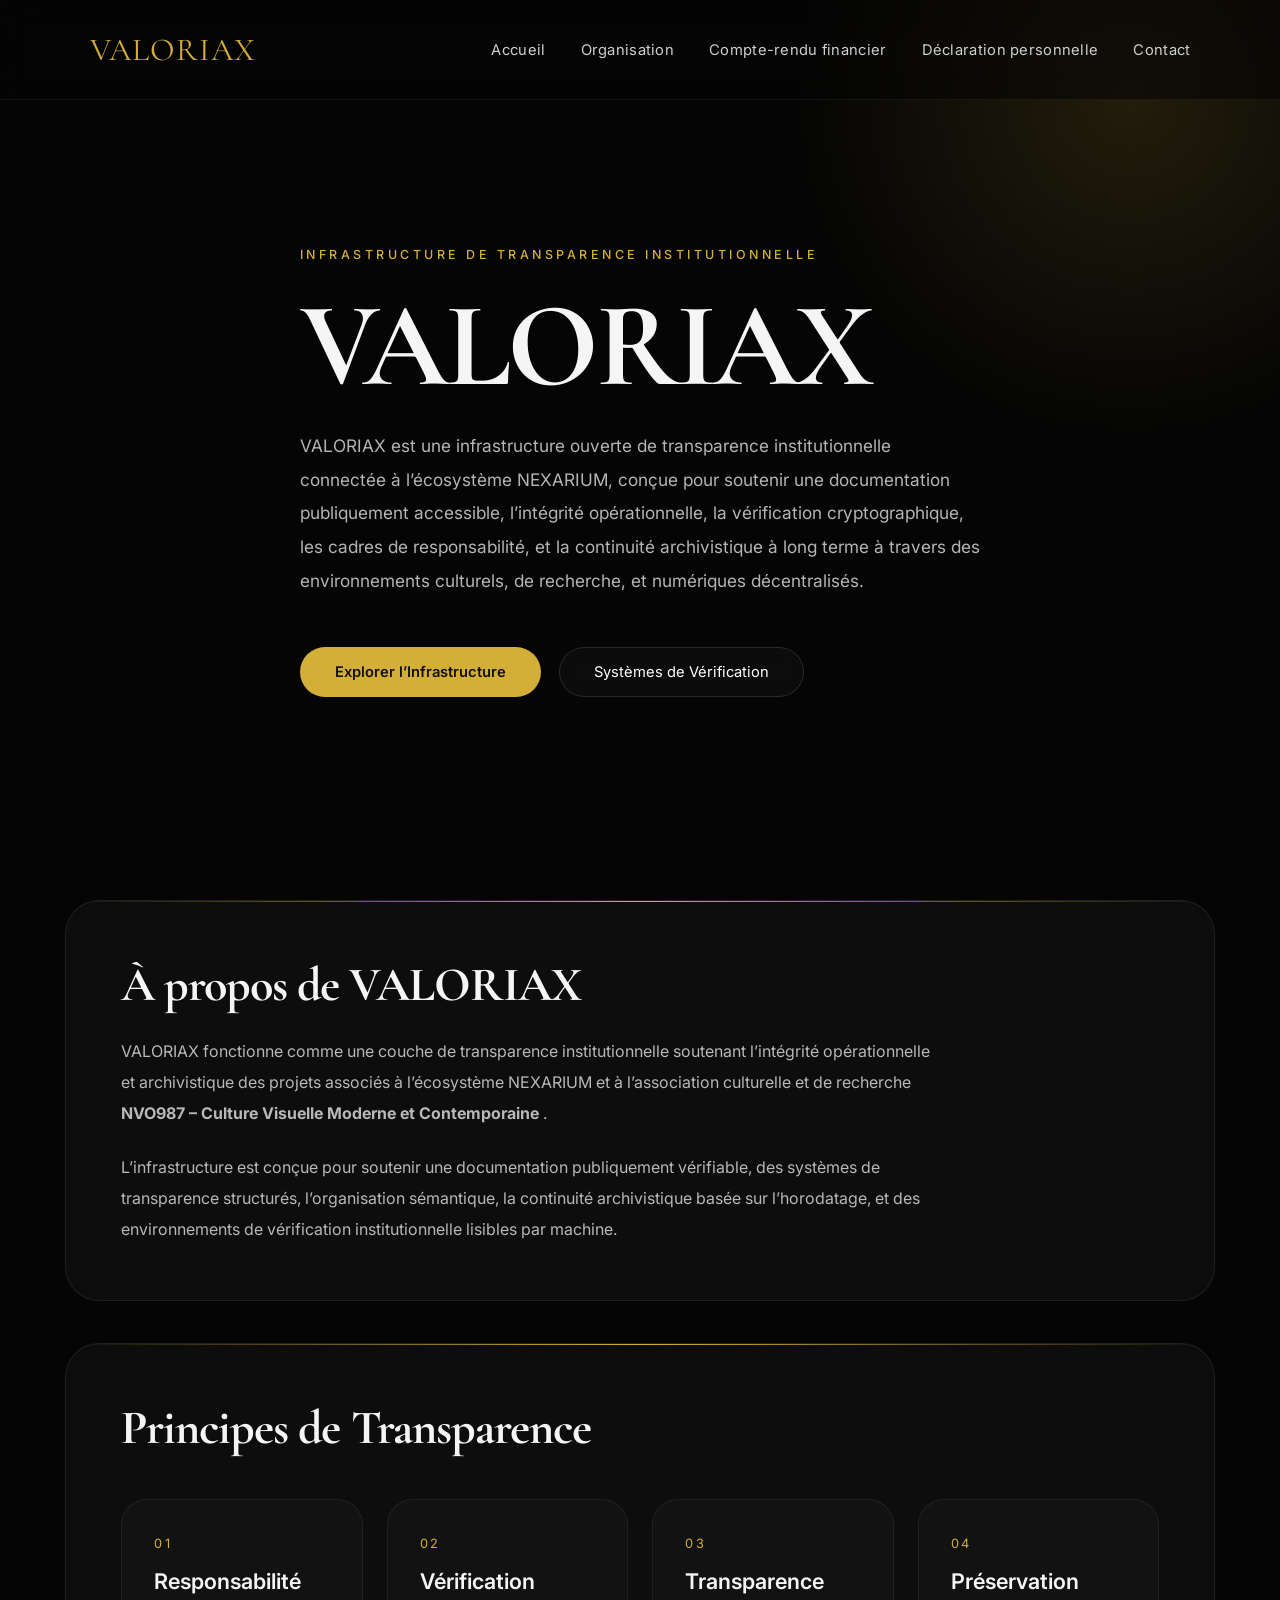
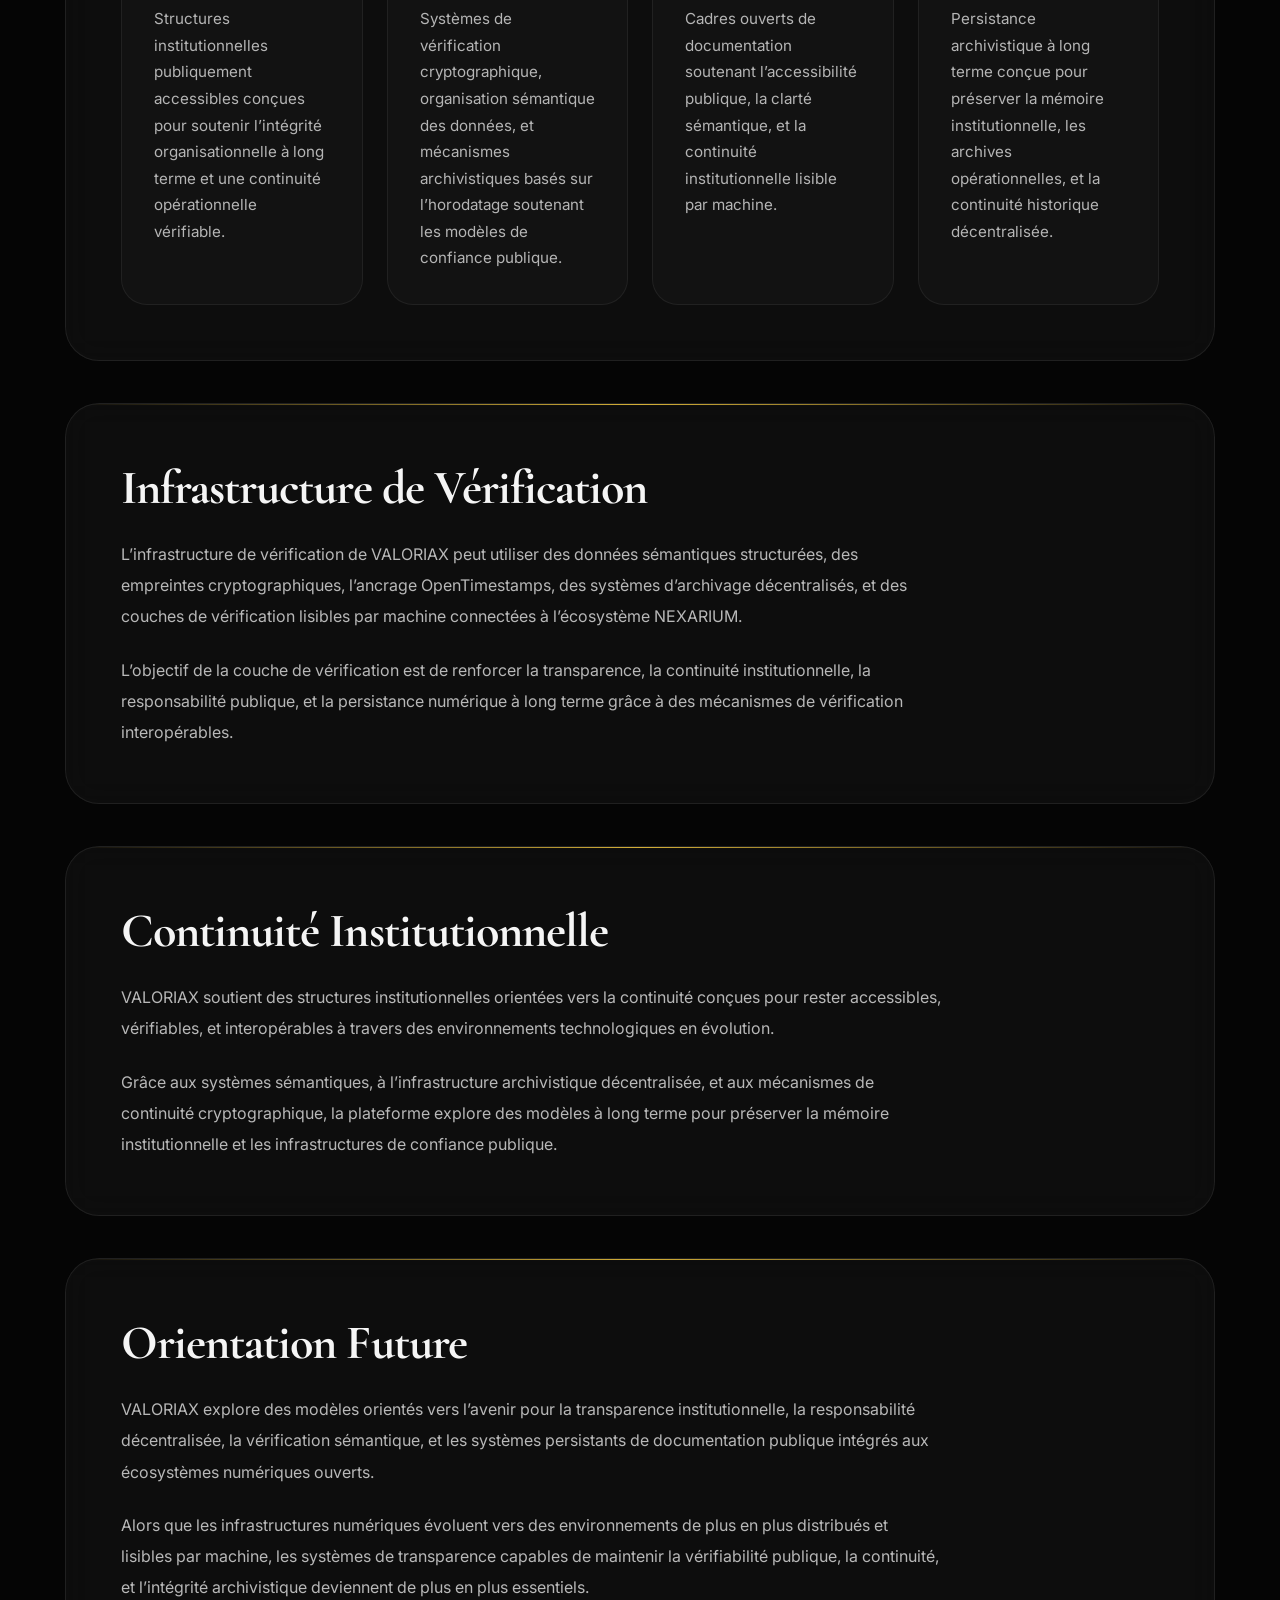
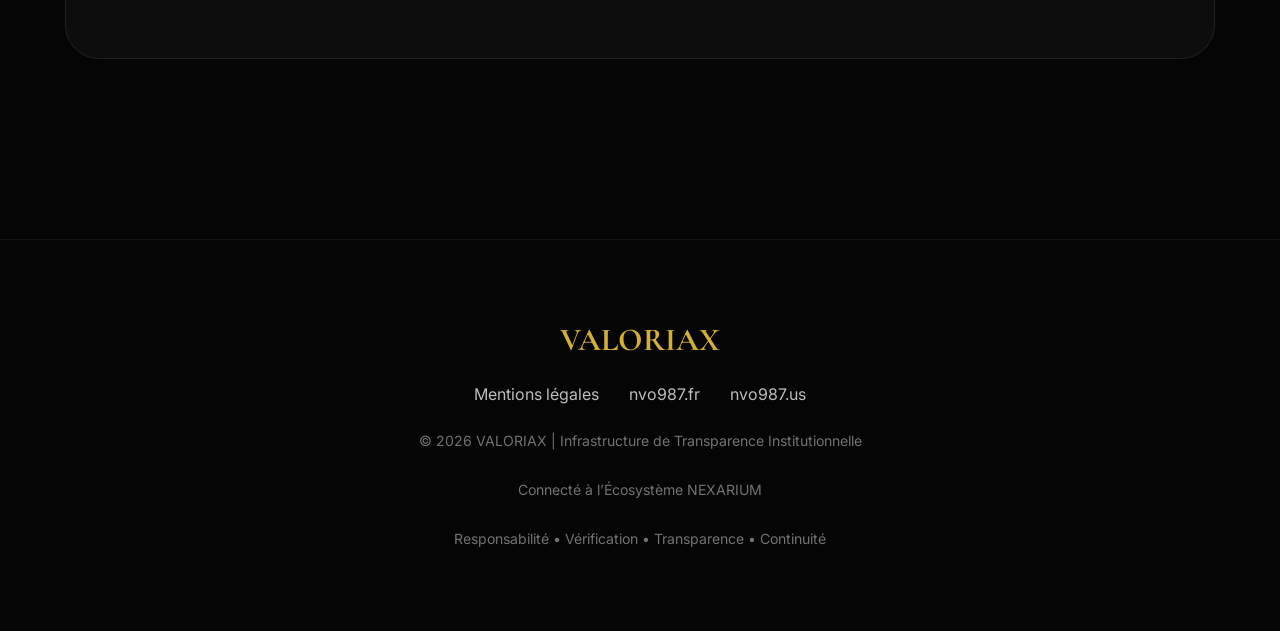
==== commit 249abf2f: "Update footer link to Mentions légales" ====
--- a/index.html
+++ b/index.html
@@ -71,6 +71,881 @@
 <meta name="msapplication-TileImage" content="/ms-icon-144x144.png">
 <meta name="theme-color" content="#ffffff">
 
+<script type="application/ld+json">
+{
+  "@context": "https://schema.org",
+  "@type": "JobPosting",
+  "title": "Pédagogue bénévole",
+  "description": "Nous recherchons un pédagogue bénévole à Paris. La personne recherchée doit posséder une formation dans le domaine de la pédagogie, un diplôme de niveau bachelor en pédagogie, une expérience professionnelle d’au moins 24 mois auprès d’enfants et d’excellentes compétences en communication. Il s’agit d’une activité bénévole non rémunérée. La rémunération est de 0 EUR.",
+  "datePosted": "2026-09-16",
+  "validThrough": "2029-09-16T23:59:59+02:00",
+  "employmentType": "VOLUNTEER",
+  "hiringOrganization": {
+    "@type": "Organization",
+    "name": "NVO987 – Culture Visuelle Moderne et Contemporaine"
+  },
+  "jobLocation": {
+    "@type": "Place",
+    "address": {
+      "@type": "PostalAddress",
+      "addressLocality": "Paris",
+      "addressCountry": "FR"
+    }
+  },
+  "baseSalary": {
+    "@type": "MonetaryAmount",
+    "currency": "EUR",
+    "value": {
+      "@type": "QuantitativeValue",
+      "value": 0,
+      "unitText": "YEAR"
+    }
+  },
+  "educationRequirements": {
+    "@type": "EducationalOccupationalCredential",
+    "credentialCategory": "bachelor degree"
+  },
+  "experienceRequirements": {
+    "@type": "OccupationalExperienceRequirements",
+    "monthsOfExperience": 24
+  },
+  "skills": "Excellentes compétences en communication.",
+  "url": "https://benevoles.nvo987.fr/"
+}
+</script>
+
+<script type="application/ld+json">
+{
+  "@context": "https://schema.org",
+  "@graph": [
+    {
+      "@type": "ProfilePage",
+      "@id": "https://nvo987.us/about.html#profilepage",
+      "url": "https://nvo987.us/about.html",
+      "mainEntity": {
+        "@id": "https://nvo987.us/#person"
+      }
+    },
+    {
+      "@type": "Person",
+      "@id": "https://nvo987.us/#person",
+      "name": "Nicholas Van-Orton",
+      "image": "https://nvo987.us/images/nicholas-van-orton.jpg",
+      "jobTitle": "Independent researcher, founder of NVO987 Association",
+      "url": "https://nvo987.us",
+      "sameAs": [
+        "https://nvo987.us",
+        "https://www.nvo987.us",
+        "https://art.nvo987.us",
+        "https://bluesky.nvo987.us",
+        "https://video.nvo987.us",
+        "https://sha256.nvo987.us",
+        "https://sha3.nvo987.us",
+        "https://person.nvo987.us",
+        "https://rss.nvo987.us",
+        "https://ipfs.nvo987.us",
+        "https://software.nvo987.us",
+        "https://archive.nvo987.us",
+        "https://identity.nvo987.us",
+        "https://sha512.nvo987.us",
+        "https://sha.nvo987.us",
+        "https://orcid.nvo987.us",
+        "https://json.nvo987.us",
+        "https://uuid.nvo987.us",
+        "https://sha1.nvo987.us",
+        "https://blake.nvo987.us",
+        "https://keccak.nvo987.us",
+        "https://favicon.nvo987.us",
+        "https://qr.nvo987.us",
+        "https://childcolor.eu",
+        "https://delaunaycolor.us",
+        "https://didweb3.org",
+        "https://nvo987.ai.in",
+        "https://did.ai.in",
+        "https://kellycode.us",
+        "https://identity.ai.in",
+        "https://web3.internet.in",
+        "https://nvo987.in",
+        "https://delaunaybook.us"
+      ],
+      "brand": {
+        "@type": "Brand",
+        "name": "NVO987",
+        "description": "NVO987 is a multidisciplinary artistic and cultural initiative exploring the intersections of visual culture and art history."
+      },
+      "memberOf": {
+        "@id": "https://nvo987.fr/#organization"
+      },
+      "affiliation": [
+        {
+          "@id": "https://nvo987.fr/#organization"
+        },
+        {
+          "@id": "https://delaunaybook.eu/#organization"
+        },
+        {
+       "@id": "https://nexarium.us/#organization"
+        },
+        {
+       "@id": "https://startup-layer.nvo987.us/#organization"
+        },
+        {
+          "@id": "https://books.nvo987.us/#bookstore"
+        }
+      ],
+      "identifier": [
+        {
+          "@type": "PropertyValue",
+          "propertyID": "ORCID",
+          "value": "https://orcid.org/0009-0007-4628-1871"
+        },
+        {
+          "@type": "PropertyValue",
+          "propertyID": "ISNI",
+          "value": "0000000529640885"
+        }
+      ],
+      "subjectOf": [
+        {
+          "@id": "https://doi.org/10.17613/QS22F-VA721"
+        },
+        {
+          "@id": "https://doi.org/10.17613/XT6VK-HJV23"
+        },
+        {
+          "@id": "https://doi.org/10.17605/OSF.IO/TRFKG"
+        },
+        {
+          "@id": "https://doi.org/10.5281/ZENODO.22347668"
+        },
+        {
+        "@id": "https://doi.org/10.17613/gyqwq-x7631"
+        },
+        {
+          "@id": "https://doi.org/10.5281/ZENODO.22204421"
+        },
+        {
+          "@id": "https://doi.org/10.17605/OSF.IO/AVZC9"
+        },
+        {
+        "@id": "https://doi.org/10.17613/b061h-1a275"
+        },
+        {
+          "@id": "https://doi.org/10.5281/ZENODO.22029825"
+        },
+        {
+          "@id": "https://doi.org/10.17605/OSF.IO/WZB5A"
+        },
+        {
+          "@id": "https://doi.org/10.17613/802RD-BJR69"
+        },
+        {
+          "@id": "https://doi.org/10.17613/Q8WEV-1CV44"
+        },
+        {
+          "@id": "https://doi.org/10.17613/zarwd-m2r73"
+        },
+        {
+          "@id": "https://doi.org/10.17613/y22fc-g0f98"
+        },
+        {
+          "@id": "https://doi.org/10.17605/OSF.IO/9JVPd"
+        },
+        {
+          "@id": "https://doi.org/10.17605/OSF.IO/CDEKP"
+        },
+        {
+          "@id": "https://doi.org/10.2139/ssrn.6131506"
+        }
+      ]
+    },
+    {
+      "@type": "Organization",
+      "@id": "https://nvo987.fr/#organization",
+      "name": "NVO987 – Culture Visuelle Moderne et Contemporaine",
+      "alternateName": [
+        "NVO987 Association",
+        "NVO987 – Culture Visuelle Moderne et Contemporaine"
+      ],
+      "url": "https://nvo987.fr",
+      "image": {
+        "@id": "https://nvo987.fr/images/logo.jpg#image"
+      },
+      "description": "NVO987 – Modern and Contemporary Visual Culture is a cultural and research association founded in France by Nicholas Van-Orton. It is dedicated to the study of modern and contemporary visual culture, artistic practices, cultural studies, and the relationships between creation, research, and society.\n\nThe association develops interdisciplinary research at the intersection of art history, cultural studies, the sciences of perception, the analysis of visual media, and contemporary digital technologies. Particular attention is paid to color, visual perception, image generation systems, and the interactions between contemporary art and artificial intelligence.\n\nIts activities include research, documentation, archiving, data structuring, publication, and the dissemination of knowledge through conferences, professional meetings, workshops, exhibitions, screenings, residencies, educational programs, and other forms of cultural mediation.\n\nThe association promotes collaborations between artists, researchers, cultural institutions, educational actors, and audiences interested in contemporary transformations of the image, media, and digital culture.",
+      "email": "contact@nvo987.fr",
+      "telephone": "+36702674440",
+      "contactPoint": {
+        "@type": "ContactPoint",
+        "email": "contact@nvo987.fr",
+        "telephone": "+36702674440"
+      },
+      "identifier": [
+        {
+          "@type": "PropertyValue",
+          "propertyID": "ISNI",
+          "value": "0000000530813464"
+        },
+        {
+          "@type": "PropertyValue",
+          "propertyID": "SIREN",
+          "value": "102148160"
+        },
+        {
+          "@type": "PropertyValue",
+          "propertyID": "SIRET",
+          "value": "10214816000017"
+        },
+        {
+          "@type": "PropertyValue",
+          "propertyID": "ISSN",
+          "value": "3131-3744"
+        },
+        {
+          "@type": "PropertyValue",
+          "propertyID": "ISSN",
+          "value": "3131-3272"
+        },
+        {
+          "@type": "PropertyValue",
+          "propertyID": "ISSN",
+          "value": "3131-3213"
+        }
+      ],
+      "sameAs": [
+        "https://nvo987.substack.com/",
+        "https://musees.nvo987.eu/",
+        "https://nvo987.eu/",
+         "https://civilisation-layer.nvo987.fr/",
+        "https://institution-layer.nvo987.fr/",
+        "https://litterature-fr.nvo987.eu/",
+        "https://peintres-fr.nvo987.eu/", 
+        "https://unesco-fr.nvo987.eu/",
+        "https://mcp.nvo987.fr/", 
+        "https://www.openstreetmap.org/node/1409757849"
+      ],
+      "foundingDate": "2026",
+      "address": {
+        "@type": "PostalAddress",
+        "streetAddress": "44 Rue Pasquier",
+        "postalCode": "75008",
+        "addressLocality": "Paris",
+        "addressCountry": "FR"
+      },
+      "location": {
+        "@type": "Place",
+        "geo": {
+          "@type": "GeoCoordinates",
+          "latitude": 48.8748353,
+          "longitude": 2.3240104
+        }
+      },
+      "founder": {
+        "@id": "https://nvo987.us/#person"
+      }
+    },
+    {
+  "@type": "Organization",
+  "@id": "https://delaunaybook.eu/#organization",
+  "name": "Delaunay Book – Independent Publisher",
+  "alternateName": [
+    "Delaunay Book",
+    "Independent Publisher"
+  ],
+  "url": "https://delaunaybook.eu/",
+  "image": {
+    "@id": "https://delaunaybook.eu/images/independent.jpg#image"
+  },
+  "logo": {
+    "@id": "https://delaunaybook.eu/images/logo.jpg#image"
+  },
+  "description": "Independent publishing initiative associated with Nicholas Van-Orton, focused on research-based books, scholarly publications, art history, visual culture, and interdisciplinary cultural research.",
+  "email": "contact@delaunaybook.eu",
+  "telephone": "+36702674440",
+  "contactPoint": {
+    "@type": "ContactPoint",
+    "email": "contact@delaunaybook.eu",
+    "telephone": "+36702674440"
+  },
+  "foundingDate": "2026",
+  "founder": {
+    "@id": "https://nvo987.us/#person"
+  },
+  "member": {
+    "@id": "https://nvo987.us/#person"
+  }
+},
+  {
+  "@type": "Organization",
+  "@id": "https://nexarium.us/#organization",
+  "name": "NEXARIUM – Open Decentralized Web Infrastructure",
+  "alternateName": "NEXARIUM",
+  "url": "https://nexarium.us",
+  "image": "https://www.nexarium.us/images/nexarium.jpg",
+  "logo": "https://www.nexarium.us/images/nexarium.jpg",
+  "description": "NEXARIUM is an open and decentralized web infrastructure for the structured management and long-term preservation of knowledge, scientific and cultural content, and digital heritage. Its infrastructure is built on digital identity, semantic knowledge systems, decentralized publishing, interoperability, and digital preservation. Its goal is to provide a durable, interconnected, and open digital environment in which information remains accessible and interpretable over the long term.",
+  "email": "contact@nexarium.us",
+  "telephone": "+36702674440",
+  "contactPoint": {
+    "@type": "ContactPoint",
+    "email": "contact@nexarium.us",
+    "telephone": "+36702674440"
+  },
+  "foundingDate": "2026",
+  "founder": {
+    "@id": "https://nvo987.us/#person"
+  },
+  "member": {
+    "@id": "https://nvo987.us/#person"
+  }
+},
+{
+      "@type": "BookStore",
+      "@id": "https://books.nvo987.us/#bookstore",
+      "name": "NVO987 - Bookstore",
+      "url": "https://books.nvo987.us/",
+      "description": "NVO987 Bookstore — a book platform presenting books and publications emerging from research, documentation, and cultural memory.",
+      "telephone": "+36702674440",
+      "image": {
+        "@id": "https://books.nvo987.us/images/bookstore.jpg#image"
+      },
+      "priceRange": "€",
+      "founder": {
+        "@id": "https://nvo987.us/#person"
+      },
+      "owner": {
+        "@id": "https://nvo987.us/#person"
+      }
+    },
+    {
+  "@type": "Organization",
+  "@id": "https://startup-layer.nvo987.us/#organization",
+  "name": "Nexarium Verify Mail - Startup ",
+  "url": "https://startup-layer.nvo987.us",
+  "description": "Nexarium Verify Mail — Email checking and validation software solution and service.",
+  "telephone": "+36702674440",
+  "logo": {
+    "@type": "ImageObject",
+    "@id": "https://startup-layer.nvo987.us/images/logo.jpg#image",
+    "url": "https://startup-layer.nvo987.us/images/logo.jpg",
+    "contentUrl": "https://startup-layer.nvo987.us/images/logo.jpg"
+  },
+  "image": {
+    "@id": "https://startup-layer.nvo987.us/images/logo.jpg#image"
+  },
+  "founder": {
+    "@id": "https://nvo987.us/#person"
+  },
+  "owner": {
+    "@id": "https://nvo987.us/#person"
+  }
+},
+{
+  "@type": "ImageObject",
+  "@id": "https://startup-layer.nvo987.us/images/logo.jpg#image",
+  "contentUrl": "https://startup-layer.nvo987.us/images/logo.jpg",
+  "url": "https://startup-layer.nvo987.us/images/logo.jpg",
+  "license": "https://nvo987.us/mentions-legales.html",
+  "acquireLicensePage": "https://nvo987.us/legal-information.html",
+  "creditText": "Nexarium Verify Mail",
+  "copyrightNotice": "Nexarium Verify Mail",
+  "creator": {
+    "@id": "https://startup-layer.nvo987.us/#organization"
+  }
+},
+{
+      "@type": "ImageObject",
+      "@id": "https://nvo987.fr/images/logo.jpg#image",
+      "contentUrl": "https://nvo987.fr/images/logo.jpg",
+      "url": "https://nvo987.fr/images/logo.jpg",
+      "license": "https://nvo987.fr/mentions-legales.html",
+      "acquireLicensePage": "https://nvo987.fr/mentions-legales.html",
+      "creditText": "NVO987 – Culture Visuelle Moderne et Contemporaine",
+      "creator": {
+        "@id": "https://nvo987.fr/#organization"
+      },
+      "copyrightNotice": "NVO987 – Culture Visuelle Moderne et Contemporaine"
+    },
+    {
+  "@type": "ImageObject",
+  "@id": "https://www.nexarium.us/images/nexarium.jpg#image",
+  "contentUrl": "https://www.nexarium.us/images/nexarium.jpg",
+  "url": "https://www.nexarium.us/images/nexarium.jpg",
+  "license": "https://nvo987.fr/mentions-legales.html",
+  "acquireLicensePage": "https://nvo987.fr/mentions-legales.html",
+  "creditText": "Nicholas Van-Orton",
+  "creator": {
+    "@id": "https://nvo987.us/#person"
+  },
+  "copyrightNotice": "Nicholas Van-Orton"
+},
+{
+      "@type": "ImageObject",
+      "@id": "https://books.nvo987.us/images/bookstore.jpg#image",
+      "contentUrl": "https://books.nvo987.us/images/bookstore.jpg",
+      "url": "https://books.nvo987.us/images/bookstore.jpg",
+      "creator": {
+        "@id": "https://nvo987.us/#person"
+      },
+      "copyrightNotice": "Nicholas Van-Orton",
+      "creditText": "Nicholas Van-Orton",
+      "license": "https://nvo987.us/legal-information.html",
+      "acquireLicensePage": "https://nvo987.us/legal-information.html"
+    },
+    {
+  "@type": "ImageObject",
+  "@id": "https://www.nexarium.us/images/logo.jpg#logo",
+  "contentUrl": "https://www.nexarium.us/images/logo.jpg",
+  "url": "https://www.nexarium.us/images/logo.jpg",
+  "license": "https://nvo987.fr/mentions-legales.html",
+  "acquireLicensePage": "https://nvo987.fr/mentions-legales.html",
+  "creditText": "Nicholas Van-Orton",
+  "creator": {
+    "@id": "https://nvo987.us/#person"
+  },
+  "copyrightNotice": "Nicholas Van-Orton"
+},
+{
+  "@type": "ImageObject",
+  "@id": "https://books.nvo987.us/images/logo.jpg#image",
+  "contentUrl": "https://books.nvo987.us/images/logo.jpg",
+  "url": "https://books.nvo987.us/images/logo.jpg",
+  "creator": {
+    "@id": "https://nvo987.us/#person"
+  },
+  "copyrightNotice": "Nicholas Van-Orton",
+  "creditText": "Nicholas Van-Orton",
+  "license": "https://nvo987.us/legal-information.html",
+  "acquireLicensePage": "https://nvo987.us/legal-information.html"
+},
+{
+  "@type": "ImageObject",
+  "@id": "https://delaunaybook.eu/images/independent.jpg#image",
+  "contentUrl": "https://delaunaybook.eu/images/independent.jpg",
+  "url": "https://delaunaybook.eu/images/independent.jpg",
+  "creator": {
+    "@id": "https://nvo987.us/#person"
+  },
+  "copyrightNotice": "Nicholas Van-Orton",
+  "creditText": "Nicholas Van-Orton",
+  "license": "https://nvo987.us/legal-information.html",
+  "acquireLicensePage": "https://nvo987.us/legal-information.html"
+},
+{
+  "@type": "ImageObject",
+  "@id": "https://delaunaybook.eu/images/logo.jpg#image",
+  "contentUrl": "https://delaunaybook.eu/images/logo.jpg",
+  "url": "https://delaunaybook.eu/images/logo.jpg",
+  "creator": {
+    "@id": "https://nvo987.us/#person"
+  },
+  "copyrightNotice": "Nicholas Van-Orton",
+  "creditText": "Nicholas Van-Orton",
+  "license": "https://nvo987.us/legal-information.html",
+  "acquireLicensePage": "https://nvo987.us/legal-information.html"
+},
+{
+      "@type": "Dataset",
+      "@id": "https://identity.nvo987.us/dataset/#dataset",
+      "name": "NVO987 Decentralized Identity Dataset",
+      "description": "A machine-readable identity, verification, and cryptographic dataset associated with Nicholas Van-Orton and NVO987.",
+      "url": "https://identity.nvo987.us/dataset/",
+      "identifier": [
+        "https://identity.nvo987.us/dataset/",
+        "did:web:identity.nvo987.us"
+      ],
+      "sameAs": [
+        "https://identity.nvo987.us/.well-known/did.json"
+      ],
+      "keywords": [
+        "Decentralized Identity",
+        "DID Document",
+        "W3C DID",
+        "Ed25519",
+        "Secp256k1",
+        "Cryptography",
+        "Nicholas Van-Orton",
+        "NVO987"
+      ],
+      "license": "https://creativecommons.org/licenses/by/4.0/",
+      "isAccessibleForFree": true,
+      "inLanguage": "en",
+      "creator": {
+        "@id": "https://nvo987.us/#person"
+      },
+      "publisher": {
+        "@id": "https://nvo987.fr/#organization"
+      },
+      "distribution": [
+        {
+          "@type": "DataDownload",
+          "name": "W3C DID Document (JSON)",
+          "encodingFormat": "application/json",
+          "contentUrl": "https://identity.nvo987.us/.well-known/did.json"
+        },
+        {
+          "@type": "DataDownload",
+          "name": "SHA-256 Hash Verification File",
+          "encodingFormat": "text/plain",
+          "contentUrl": "https://identity.nvo987.us/sha-256-did.txt"
+        },
+        {
+          "@type": "DataDownload",
+          "name": "Ed25519 Public Verification Key (PEM)",
+          "encodingFormat": "application/x-pem-file",
+          "contentUrl": "https://identity.nvo987.us/public-key.pem"
+        }
+      ]
+     }, 
+     {
+  "@type": "BreadcrumbList",
+      "@id": "https://nvo987.us/about.html#breadcrumb",
+      "itemListElement": [
+        {
+          "@type": "ListItem",
+          "position": 1,
+          "name": "Home",
+          "item": "https://nvo987.us"
+        },
+        {
+          "@type": "ListItem",
+          "position": 2,
+          "name": "About & Profile",
+          "item": "https://nvo987.us/about.html"
+        }
+      ]
+    },
+    {
+      "@type": "Person",
+      "@id": "https://nvo987.us/#person",
+      "name": "Nicholas Van-Orton",
+      "image": "https://nvo987.us/images/nicholas-van-orton.jpg",
+      "jobTitle": "Independent researcher, founder of NVO987 Association",
+      "url": "https://nvo987.us",
+      "sameAs": [
+        "https://nvo987.us",
+        "https://art.nvo987.us",
+        "https://video.nvo987.us",
+        "https://orcid.nvo987.us"
+      ],
+      "affiliation": [
+        { "@id": "https://nvo987.fr/#organization" }
+      ]
+    },
+    {
+  "@type": "DiscussionForumPosting",
+  "@id": "https://substack.com/chat/group/b39be242-03df-48cc-ad6a-7ebb6f49cdf1/post/b7fae6ec-6612-426f-b895-226897c0873c#discussion",
+  "mainEntityOfPage": "https://substack.com/chat/group/b39be242-03df-48cc-ad6a-7ebb6f49cdf1/post/b7fae6ec-6612-426f-b895-226897c0873c",
+  "headline": "Bienvenue dans le Chat NVO987",
+  "text": "Bienvenue dans le Chat NVO987. Cet espace a été créé pour les discussions liées à la communauté de l’association NVO987 – Culture Visuelle Moderne et Contemporaine. Ses thèmes comprennent la culture visuelle, l’art moderne et contemporain, l’histoire de l’art, la recherche, les livres, les publications, le patrimoine numérique et les projets culturels qui y sont liés. Les membres peuvent partager des questions, des idées, des références, des notes de recherche et des discussions liées à ces sujets. Le Chat NVO987 fait partie de NEXARIUM – Open Decentralized Web Infrastructure.",
+  "image": "https://nvo987.us/images/substack.jpg",
+  "url": "https://substack.com/chat/group/b39be242-03df-48cc-ad6a-7ebb6f49cdf1/post/b7fae6ec-6612-426f-b895-226897c0873c",
+  "author": {
+    "@type": "Person",
+    "@id": "https://nvo987.us/#person",
+    "name": "Nicholas Van-Orton",
+    "url": "https://nvo987.us/about.html",
+    "agentInteractionStatistic": {
+      "@type": "InteractionCounter",
+      "interactionType": "https://schema.org/WriteAction",
+      "userInteractionCount": 1
+    }
+  },
+  "datePublished": "2026-09-19T11:06:00+02:00",
+  "interactionStatistic": {
+    "@type": "InteractionCounter",
+    "interactionType": "https://schema.org/CommentAction",
+    "userInteractionCount": 0
+  },
+  "commentCount": 0,
+  "isPartOf": {
+    "@type": "WebPage",
+    "@id": "https://substack.com/chat/group/b39be242-03df-48cc-ad6a-7ebb6f49cdf1#webpage",
+    "url": "https://substack.com/chat/group/b39be242-03df-48cc-ad6a-7ebb6f49cdf1",
+    "name": "NVO987 Chat"
+  }
+},
+{
+      "@type": "ScholarlyArticle",
+      "@id": "https://doi.org/10.17613/QS22F-VA721",
+      "name": "Color as a Generative Principle in the Work of Sonia Delaunay - Art historical research – Research summary",
+      "headline": "Color as a Generative Principle in the Work of Sonia Delaunay - Art historical research – Research summary",
+      "image": "https://nvo987.us/images/nicholas-van-orton.jpg",
+      "url": "https://doi.org/10.17613/QS22F-VA721",
+      "author": {
+        "@id": "https://nvo987.us/#person"
+      },
+      "publisher": {
+        "@id": "https://delaunaybook.eu/#organization"
+      },
+      "keywords": [
+        "Color perception",
+        "Children",
+        "Learning environments",
+        "Pedagogical environments",
+        "Generative artificial intelligence",
+        "Visual environments",
+        "Color variables",
+        "Visual perception",
+        "Educational design",
+        "Generative image systems"
+      ]
+    },
+    {
+      "@type": "CreativeWork",
+      "@id": "https://doi.org/10.17613/XT6VK-HJV23",
+      "name": "NVO987 – Culture Visuelle Moderne et Contemporaine – Official Association Logo",
+      "headline": "NVO987 – Culture Visuelle Moderne et Contemporaine – Official Association Logo",
+      "image": "https://nvo987.us/images/nicholas-van-orton.jpg",
+      "url": "https://doi.org/10.17613/XT6VK-HJV23",
+      "creator": {
+        "@id": "https://nvo987.us/#person"
+      },
+      "publisher": {
+        "@id": "https://nvo987.fr/#organization"
+      }
+    },
+    {
+      "@type": "ScholarlyArticle",
+      "@id": "https://doi.org/10.17605/OSF.IO/TRFKG",
+      "name": "Civilizational Interpretive Ratio",
+      "headline": "Civilizational Interpretive Ratio",
+      "image": "https://nvo987.us/images/nicholas-van-orton.jpg",
+      "url": "https://doi.org/10.17605/OSF.IO/TRFKG",
+      "author": {
+        "@id": "https://nvo987.us/#person"
+      },
+      "publisher": {
+        "@id": "https://delaunaybook.eu/#organization"
+      }
+    },
+    {
+      "@type": "ScholarlyArticle",
+      "@id": "https://doi.org/10.5281/ZENODO.22347668",
+      "name": "Color as a Generative Principle in the Work of Sonia Delaunay",
+      "headline": "Color as a Generative Principle in the Work of Sonia Delaunay",
+      "image": "https://nvo987.us/images/nicholas-van-orton.jpg",
+      "url": "https://doi.org/10.5281/ZENODO.22347668",
+      "author": {
+        "@id": "https://nvo987.us/#person"
+      },
+      "publisher": {
+        "@id": "https://delaunaybook.eu/#organization"
+      }
+    },
+    {
+      "@type": "ScholarlyArticle",
+      "@id": "https://doi.org/10.5281/ZENODO.22204421",
+      "name": "Children's Color Acquisition Across Cultural Environments in the Age of Algorithms",
+      "headline": "Children's Color Acquisition Across Cultural Environments in the Age of Algorithms",
+      "image": "https://nvo987.us/images/nicholas-van-orton.jpg",
+      "url": "https://doi.org/10.5281/ZENODO.22204421",
+      "author": {
+        "@id": "https://nvo987.us/#person"
+      },
+      "publisher": {
+        "@id": "https://delaunaybook.eu/#organization"
+      },
+      "keywords": [
+        "Color perception",
+        "Children",
+        "Learning environments",
+        "Pedagogical environments",
+        "Generative artificial intelligence",
+        "Visual environments",
+        "Color variables",
+        "Visual perception",
+        "Educational design",
+        "Generative image systems"
+      ]
+    },
+    {
+      "@type": "ScholarlyArticle",
+      "@id": "https://doi.org/10.17605/OSF.IO/AVZC9",
+      "name": "Children’s Color Acquisition Across Cultural Environments in the Age of Algorithms",
+      "headline": "Children’s Color Acquisition Across Cultural Environments in the Age of Algorithms",
+      "image": "https://nvo987.us/images/nicholas-van-orton.jpg",
+      "url": "https://doi.org/10.17605/OSF.IO/AVZC9",
+      "author": {
+        "@id": "https://nvo987.us/#person"
+      },
+      "publisher": {
+        "@id": "https://delaunaybook.eu/#organization"
+      },
+      "keywords": [
+        "Color perception",
+        "Children",
+        "Learning environments",
+        "Pedagogical environments",
+        "Generative artificial intelligence",
+        "Visual environments",
+        "Color variables",
+        "Visual perception",
+        "Educational design",
+        "Generative image systems"
+      ]
+    },
+    {
+      "@type": "ScholarlyArticle",
+      "@id": "https://doi.org/10.5281/ZENODO.22029825",
+      "name": "The Role of Color in Pedagogical and Learning Environments and Children's Perception",
+      "headline": "The Role of Color in Pedagogical and Learning Environments and Children's Perception",
+      "image": "https://nvo987.us/images/nicholas-van-orton.jpg",
+      "url": "https://doi.org/10.5281/ZENODO.22029825",
+      "author": {
+        "@id": "https://nvo987.us/#person"
+      },
+      "publisher": {
+        "@id": "https://delaunaybook.eu/#organization"
+      },
+      "keywords": [
+        "Color perception",
+        "Children",
+        "Learning environments",
+        "Pedagogical environments",
+        "Generative artificial intelligence",
+        "Visual environments",
+        "Color variables",
+        "Visual perception",
+        "Educational design",
+        "Generative image systems"
+      ]
+    },
+    {
+      "@type": "ScholarlyArticle",
+      "@id": "https://doi.org/10.17605/OSF.IO/WZB5A",
+      "name": "The Role of Color in Pedagogical and Learning Environments and Children’s Perception",
+      "headline": "The Role of Color in Pedagogical and Learning Environments and Children’s Perception",
+      "image": "https://nvo987.us/images/nicholas-van-orton.jpg",
+      "url": "https://doi.org/10.17605/OSF.IO/WZB5A",
+      "author": {
+        "@id": "https://nvo987.us/#person"
+      },
+      "publisher": {
+        "@id": "https://delaunaybook.eu/#organization"
+      },
+      "keywords": [
+        "Color perception",
+        "Children",
+        "Learning environments",
+        "Pedagogical environments",
+        "Generative artificial intelligence",
+        "Visual environments",
+        "Color variables",
+        "Visual perception",
+        "Educational design",
+        "Generative image systems"
+      ]
+    },
+    {
+      "@type": "ScholarlyArticle",
+      "@id": "https://doi.org/10.17613/802RD-BJR69",
+      "name": "Color as a Generative Principle in the Work of Sonia Delaunay",
+      "headline": "Color as a Generative Principle in the Work of Sonia Delaunay",
+      "image": "https://nvo987.us/images/nicholas-van-orton.jpg",
+      "url": "https://doi.org/10.17613/802RD-BJR69",
+      "author": {
+        "@id": "https://nvo987.us/#person"
+      },
+      "publisher": {
+        "@id": "https://delaunaybook.eu/#organization"
+      }
+    },
+    {
+      "@type": "Book",
+      "@id": "https://doi.org/10.17613/Q8WEV-1CV44",
+      "name": "A szín mint generatív elv Sonia Delaunay életművében – EPUB kiadás",
+      "headline": "A szín mint generatív elv Sonia Delaunay életművében – EPUB kiadás",
+      "image": "https://nvo987.us/images/nicholas-van-orton.jpg",
+      "url": "https://doi.org/10.17613/Q8WEV-1CV44",
+      "author": {
+        "@id": "https://nvo987.us/#person"
+      },
+      "publisher": {
+        "@id": "https://delaunaybook.eu/#organization"
+      }
+    },
+    {
+      "@type": "Book",
+      "@id": "https://doi.org/10.17613/zarwd-m2r73",
+      "name": "A szín mint generatív elv Sonia Delaunay életművében",
+      "headline": "A szín mint generatív elv Sonia Delaunay életművében",
+      "image": "https://nvo987.us/images/nicholas-van-orton.jpg",
+      "url": "https://doi.org/10.17613/zarwd-m2r73",
+      "author": {
+        "@id": "https://nvo987.us/#person"
+      },
+      "publisher": {
+        "@id": "https://delaunaybook.eu/#organization"
+      }
+    },
+    {
+      "@type": "Book",
+      "@id": "https://doi.org/10.17613/y22fc-g0f98",
+      "name": "A szín mint generatív elv Sonia Delaunay életművében",
+      "headline": "A szín mint generatív elv Sonia Delaunay életművében",
+      "image": "https://nvo987.us/images/nicholas-van-orton.jpg",
+      "url": "https://doi.org/10.17613/y22fc-g0f98",
+      "author": {
+        "@id": "https://nvo987.us/#person"
+      },
+      "publisher": {
+        "@id": "https://delaunaybook.eu/#organization"
+      }
+    },
+    {
+      "@type": "ScholarlyArticle",
+      "@id": "https://doi.org/10.17605/OSF.IO/9JVPd",
+      "name": "Color as a Generative Principle in the Work of Sonia Delaunay: Research Project",
+      "headline": "Color as a Generative Principle in the Work of Sonia Delaunay: Research Project",
+      "image": "https://nvo987.us/images/nicholas-van-orton.jpg",
+      "url": "https://doi.org/10.17605/OSF.IO/9JVPd",
+      "author": {
+        "@id": "https://nvo987.us/#person"
+      },
+      "publisher": {
+        "@id": "https://delaunaybook.eu/#organization"
+      }
+    },
+    {
+      "@type": "ScholarlyArticle",
+      "@id": "https://doi.org/10.17605/OSF.IO/CDEKP",
+      "name": "Interdisciplinary Framework for Color Theory in Algorithmic Image Production",
+      "headline": "Interdisciplinary Framework for Color Theory in Algorithmic Image Production",
+      "image": "https://nvo987.us/images/nicholas-van-orton.jpg",
+      "url": "https://doi.org/10.17605/OSF.IO/CDEKP",
+      "author": {
+        "@id": "https://nvo987.us/#person"
+      },
+      "publisher": {
+        "@id": "https://delaunaybook.eu/#organization"
+      },
+      "keywords": [
+        "Color perception",
+        "Generative artificial intelligence",
+        "Visual environments",
+        "Color variables",
+        "Visual perception",
+        "Generative image systems"
+      ]
+    },
+    {
+      "@type": "ScholarlyArticle",
+      "@id": "https://doi.org/10.2139/ssrn.6131506",
+      "name": "Interdisciplinary Foundation Edition",
+      "headline": "Interdisciplinary Foundation Edition",
+      "image": "https://nvo987.us/images/nicholas-van-orton.jpg",
+      "url": "https://doi.org/10.2139/ssrn.6131506",
+      "author": {
+        "@id": "https://nvo987.us/#person"
+      },
+      "publisher": {
+        "@id": "https://delaunaybook.eu/#organization"
+      }
+    }
+  ]
+}
+</script>
+
 <link href="https://fonts.googleapis.com/css2?family=Inter:wght@300;400;500;600;700&family=Cormorant+Garamond:wght@500;600;700&display=swap" rel="stylesheet">
 
 <!-- CSS -->
@@ -359,8 +1234,8 @@
 
     <div class="footer-links">
 
-      <a href="https://www.nexarium.us">
-        nexarium.us
+      <a href="https://nvo987.fr/mentions-legales.html">
+        Mentions légales 
       </a>
 
       <a href="https://www.nvo987.fr">
